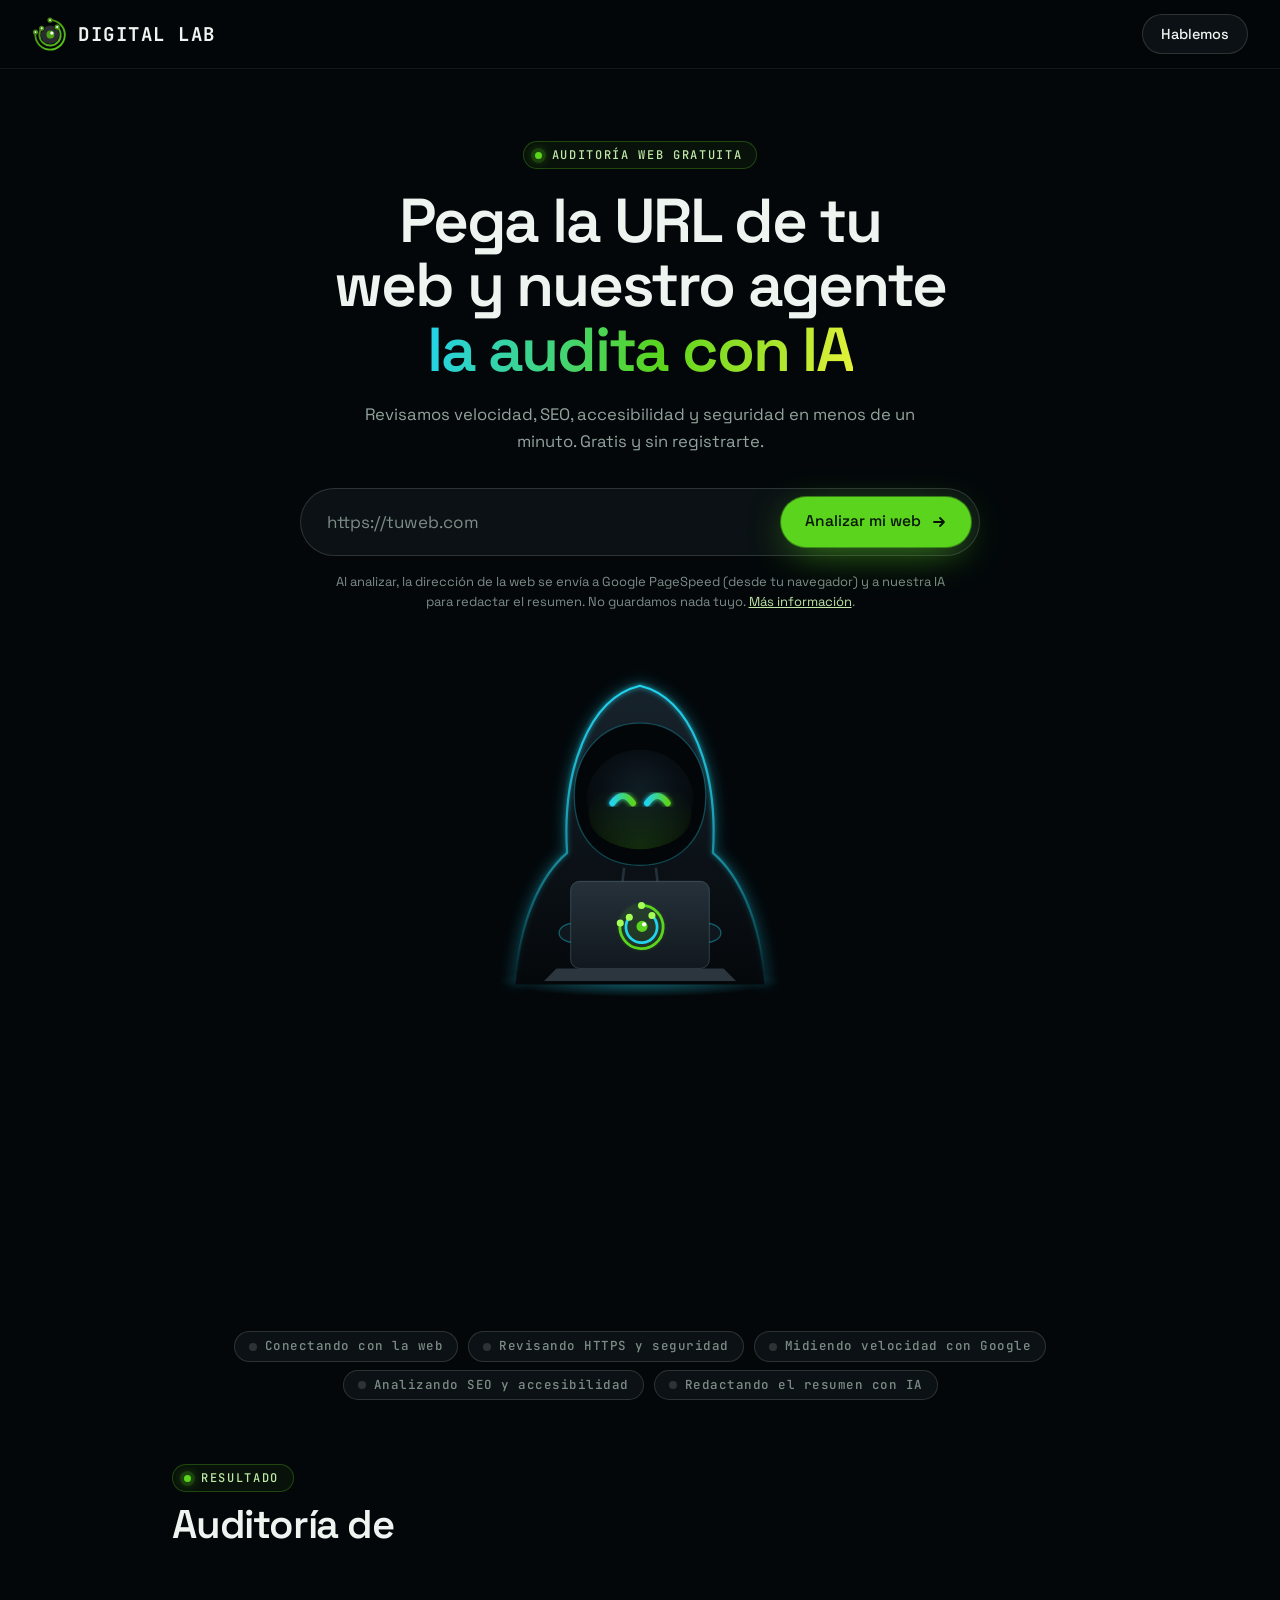
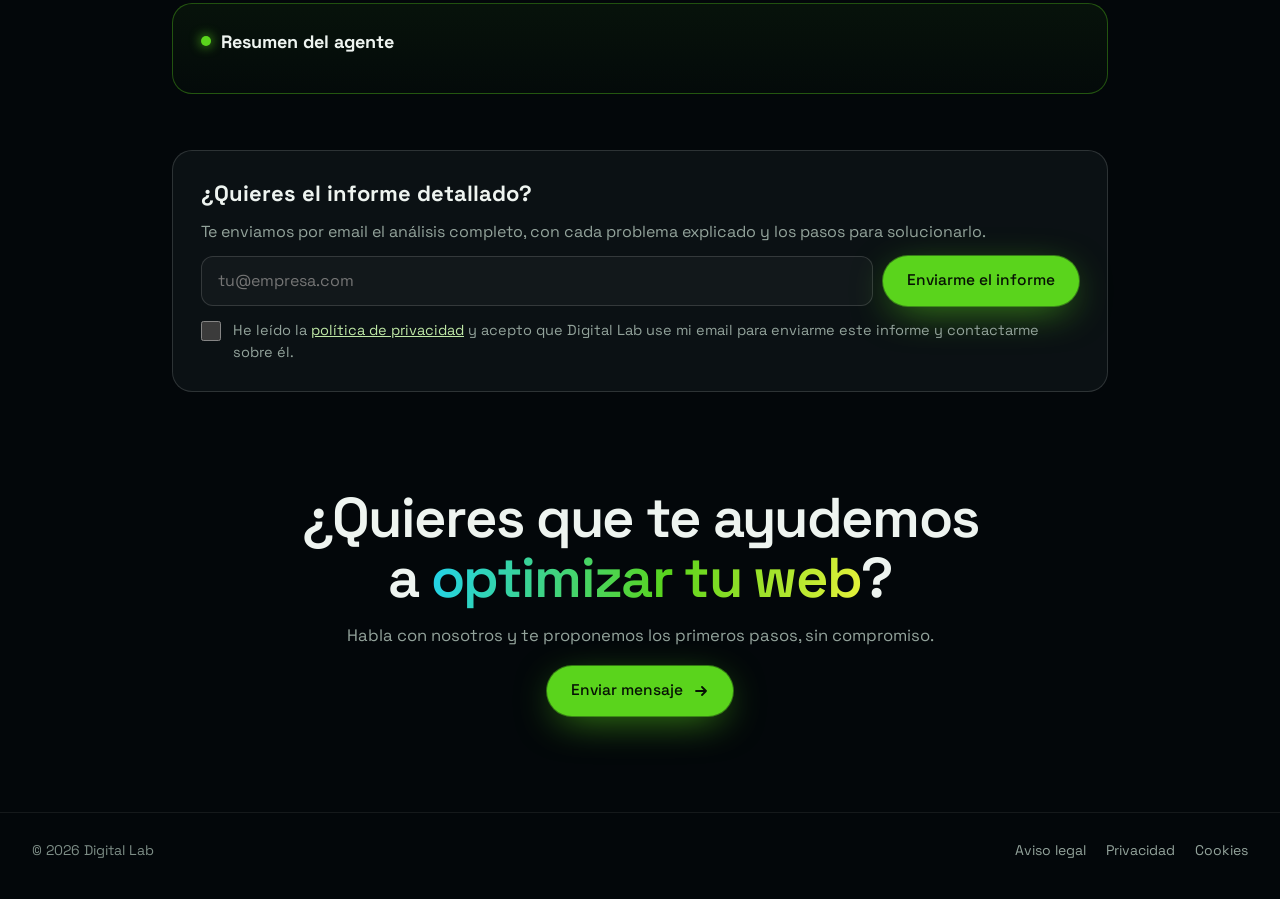
==== auditoria/index.html @ c399f441 "Añade la auditoría web gratuita con IA en /auditoria/ - Página con el agente encapuchado animado en " ====
<!doctype html>
<html lang="es">
<head>
  <meta charset="utf-8">
  <meta name="viewport" content="width=device-width, initial-scale=1, viewport-fit=cover">
  <title>Auditoría web gratuita con IA | Digital Lab</title>
  <meta name="description" content="Pega la URL de tu web y nuestro agente de IA revisa velocidad, SEO, accesibilidad y seguridad en menos de un minuto. Gratis y sin registrarte.">
  <link rel="canonical" href="https://dl-dev.com/auditoria/">
  <meta name="robots" content="index, follow, max-image-preview:large">
  <meta name="theme-color" content="#03070a">
  <meta name="color-scheme" content="dark">
  <link rel="icon" href="../favicon.ico" sizes="32x32">
  <link rel="icon" href="../favicon.svg" type="image/svg+xml">
  <link rel="apple-touch-icon" href="../apple-touch-icon.png">
  <link rel="manifest" href="../site.webmanifest">
  <meta property="og:type" content="website">
  <meta property="og:site_name" content="Digital Lab">
  <meta property="og:url" content="https://dl-dev.com/auditoria/">
  <meta property="og:title" content="Auditoría web gratuita con IA | Digital Lab">
  <meta property="og:description" content="Nuestro agente de IA revisa la velocidad, el SEO, la accesibilidad y la seguridad de tu web en menos de un minuto.">
  <meta property="og:image" content="https://dl-dev.com/og-image.jpg">
  <meta property="og:image:width" content="1200">
  <meta property="og:image:height" content="630">
  <meta name="twitter:card" content="summary_large_image">
  <link rel="preload" href="../fonts/space-grotesk-latin.woff2" as="font" type="font/woff2" crossorigin>
  <link rel="preload" href="../fonts/jetbrains-mono-latin.woff2" as="font" type="font/woff2" crossorigin>
  <link rel="stylesheet" href="../styles.css?v=20261016c">
  <link rel="stylesheet" href="auditoria.css?v=20261016c">
  <script type="application/ld+json">
  {
    "@context": "https://schema.org",
    "@type": "WebApplication",
    "name": "Auditoría web gratuita con IA",
    "url": "https://dl-dev.com/auditoria/",
    "applicationCategory": "BusinessApplication",
    "operatingSystem": "Web",
    "inLanguage": "es",
    "description": "Revisa la velocidad, el SEO, la accesibilidad y la seguridad de una web y genera un informe con inteligencia artificial.",
    "offers": { "@type": "Offer", "price": "0", "priceCurrency": "USD" },
    "provider": { "@type": "Organization", "name": "Digital Lab", "url": "https://dl-dev.com/" }
  }
  </script>
</head>
<body class="au">
  <header class="au-top">
    <div class="wrap">
      <a class="au-brand" href="../" aria-label="Digital Lab, inicio">
        <img src="../favicon.svg" alt="" width="34" height="34">
        <span>DIGITAL LAB</span>
      </a>
      <a class="btn btn--ghost btn--sm" href="../#contacto">Hablemos</a>
    </div>
  </header>

  <main>
    <!-- ============ Formulario ============ -->
    <section class="au-hero wrap">
      <p class="eyebrow"><i></i>Auditoría web gratuita</p>
      <h1>Pega la URL de tu web y nuestro agente <span class="grad">la audita con IA</span></h1>
      <p class="lead">Revisamos velocidad, SEO, accesibilidad y seguridad en menos de un minuto. Gratis y sin registrarte.</p>
      <form class="au-form" data-audit-form novalidate>
        <label class="au-sr" for="au-url">URL de tu web</label>
        <input id="au-url" name="url" type="url" inputmode="url" placeholder="https://tuweb.com" autocomplete="url" maxlength="300" required>
        <!-- Campo trampa contra robots: las personas no lo ven -->
        <div class="form__trap" aria-hidden="true"><label>No rellenar <input name="web" type="text" tabindex="-1" autocomplete="off"></label></div>
        <button class="btn btn--primary" type="submit" data-audit-btn>
          <span data-btn-label>Analizar mi web</span>
          <svg viewBox="0 0 16 16" fill="none" stroke="currentColor" stroke-width="1.8" stroke-linecap="round" stroke-linejoin="round" aria-hidden="true"><path d="M3 8h10M9 4l4 4-4 4"/></svg>
        </button>
      </form>
      <p class="au-note">Al analizar, la dirección de la web se envía a Google PageSpeed (desde tu navegador) y a nuestra IA para redactar el resumen. No guardamos nada tuyo. <a href="../privacidad.html#auditoria">Más información</a>.</p>
      <p class="au-msg" data-msg role="status" hidden></p>
    </section>

    <!-- ============ El agente trabajando ============ -->
    <section class="au-stage" aria-label="Progreso de la auditoría">
      <div class="au-agent-wrap">
        <svg class="au-agent" data-agent data-state="idle" viewBox="0 0 360 400" role="img" aria-label="Agente de auditoría de Digital Lab">
          <defs>
            <linearGradient id="ag-hood" x1="0" y1="0" x2="0" y2="1">
              <stop offset="0" stop-color="#17232c"/><stop offset=".6" stop-color="#0b1116"/><stop offset="1" stop-color="#05080b"/>
            </linearGradient>
            <linearGradient id="ag-rim" x1="0" y1="0" x2="0" y2="1">
              <stop offset="0" stop-color="#22d3ee"/><stop offset=".55" stop-color="#22d3ee" stop-opacity=".55"/><stop offset="1" stop-color="#22d3ee" stop-opacity="0"/>
            </linearGradient>
            <radialGradient id="ag-visor" cx=".5" cy=".38" r=".7">
              <stop offset="0" stop-color="#0f1c24"/><stop offset="1" stop-color="#020406"/>
            </radialGradient>
            <linearGradient id="ag-eye" x1="0" y1="0" x2="1" y2="0">
              <stop offset="0" stop-color="#22d3ee"/><stop offset="1" stop-color="#5ad41c"/>
            </linearGradient>
            <linearGradient id="ag-lid" x1="0" y1="0" x2="0" y2="1">
              <stop offset="0" stop-color="#26313a"/><stop offset="1" stop-color="#11181e"/>
            </linearGradient>
            <radialGradient id="ag-desk" cx=".5" cy=".5" r=".5">
              <stop offset="0" stop-color="#22d3ee" stop-opacity=".45"/><stop offset="1" stop-color="#22d3ee" stop-opacity="0"/>
            </radialGradient>
            <radialGradient id="ag-face-light" cx=".5" cy="1" r=".9">
              <stop offset="0" stop-color="#5ad41c" stop-opacity=".35"/><stop offset="1" stop-color="#5ad41c" stop-opacity="0"/>
            </radialGradient>
            <filter id="ag-glow" x="-50%" y="-50%" width="200%" height="200%">
              <feGaussianBlur stdDeviation="3" result="b"/>
              <feMerge><feMergeNode in="b"/><feMergeNode in="SourceGraphic"/></feMerge>
            </filter>
            <filter id="ag-soft" x="-50%" y="-50%" width="200%" height="200%">
              <feGaussianBlur stdDeviation="7"/>
            </filter>
            <clipPath id="ag-visor-clip"><ellipse cx="180" cy="184" rx="60" ry="56"/></clipPath>
          </defs>

          <ellipse class="ag-desk" cx="180" cy="388" rx="160" ry="18" fill="url(#ag-desk)"/>

          <g class="ag-body">
            <path class="ag-rim-glow" d="M40 392C44 318 70 268 98 244C92 152 122 70 180 56C238 70 268 152 262 244C290 268 316 318 320 392" fill="none" stroke="#22d3ee" stroke-width="10" opacity=".25" filter="url(#ag-soft)"/>
            <path class="ag-hood" d="M40 392C44 318 70 268 98 244C92 152 122 70 180 56C238 70 268 152 262 244C290 268 316 318 320 392Z" fill="url(#ag-hood)"/>
            <path class="ag-rim" d="M40 392C44 318 70 268 98 244C92 152 122 70 180 56C238 70 268 152 262 244C290 268 316 318 320 392" fill="none" stroke="url(#ag-rim)" stroke-width="2.5" filter="url(#ag-glow)"/>
            <path class="ag-opening" d="M180 98C226 98 254 136 254 180C254 228 224 258 180 258C136 258 106 228 106 180C106 136 134 98 180 98Z" fill="#030608" stroke="#22d3ee" stroke-opacity=".3" stroke-width="1.5"/>
            <path class="ag-cord" d="M162 262L157 304M198 262L203 304" stroke="#22303a" stroke-width="3" stroke-linecap="round"/>
            <circle cx="157" cy="306" r="3.5" fill="#22d3ee" opacity=".7"/>
            <circle cx="203" cy="306" r="3.5" fill="#22d3ee" opacity=".7"/>

            <g class="ag-head">
              <ellipse class="ag-visor" cx="180" cy="184" rx="60" ry="56" fill="url(#ag-visor)"/>
              <ellipse class="ag-face-light" cx="180" cy="200" rx="58" ry="40" fill="url(#ag-face-light)"/>
              <!-- reflejo de código en el visor mientras trabaja -->
              <g clip-path="url(#ag-visor-clip)">
                <g class="ag-code">
                  <rect x="128" y="140" width="38" height="3" rx="1.5"/><rect x="172" y="140" width="22" height="3" rx="1.5"/>
                  <rect x="136" y="152" width="58" height="3" rx="1.5"/><rect x="200" y="152" width="26" height="3" rx="1.5"/>
                  <rect x="128" y="164" width="30" height="3" rx="1.5"/><rect x="164" y="164" width="46" height="3" rx="1.5"/>
                  <rect x="140" y="212" width="50" height="3" rx="1.5"/><rect x="196" y="212" width="24" height="3" rx="1.5"/>
                  <rect x="130" y="224" width="36" height="3" rx="1.5"/><rect x="172" y="224" width="40" height="3" rx="1.5"/>
                  <rect x="128" y="236" width="58" height="3" rx="1.5"/><rect x="192" y="236" width="20" height="3" rx="1.5"/>
                  <rect x="128" y="248" width="38" height="3" rx="1.5"/><rect x="172" y="248" width="22" height="3" rx="1.5"/>
                  <rect x="136" y="260" width="58" height="3" rx="1.5"/><rect x="200" y="260" width="26" height="3" rx="1.5"/>
                </g>
              </g>
              <g class="ag-eyes" filter="url(#ag-glow)">
                <path class="ag-eye" d="M149 188Q160.5 172 172 188"/>
                <path class="ag-eye" d="M188 188Q199.5 172 211 188"/>
              </g>
            </g>
          </g>

          <!-- manos que teclean detrás del portátil -->
          <ellipse class="ag-hand ag-hand--l" cx="106" cy="334" rx="17" ry="11"/>
          <ellipse class="ag-hand ag-hand--r" cx="254" cy="334" rx="17" ry="11"/>

          <!-- datos que suben del portátil -->
          <g class="ag-bits">
            <rect x="124" y="270" width="6" height="6"/><rect x="146" y="270" width="5" height="5"/>
            <rect x="168" y="270" width="6" height="6"/><rect x="190" y="270" width="5" height="5"/>
            <rect x="212" y="270" width="6" height="6"/><rect x="232" y="270" width="5" height="5"/>
            <rect x="136" y="270" width="4" height="4"/><rect x="222" y="270" width="4" height="4"/>
          </g>

          <!-- portátil con el ojo de Digital Lab -->
          <rect class="ag-lid" x="102" y="276" width="156" height="98" rx="10" fill="url(#ag-lid)" stroke="#7fa8b4" stroke-opacity=".35"/>
          <path class="ag-base" d="M86 374H274L288 388H72Z" fill="#2b363f"/>
          <svg class="ag-logo" x="152" y="298" width="56" height="56" viewBox="56 72 394 396" overflow="visible">
            <circle class="ag-logo-halo" cx="265" cy="280" r="190" fill="#5ad41c" opacity=".12" filter="url(#ag-soft)"/>
            <g fill="none" stroke-width="22" stroke-linecap="round">
              <path class="ag-logo-outer" d="M265 108A172 172 0 1 1 96 248" stroke="#5ad41c"/>
              <path class="ag-logo-inner" d="M168 203A124 124 0 1 0 348 188" stroke="#22d3ee"/>
            </g>
            <g fill="#a6ff57"><circle cx="265" cy="108" r="28"/><circle cx="96" cy="248" r="28"/><circle cx="168" cy="203" r="28"/><circle cx="348" cy="188" r="28"/></g>
            <circle class="ag-logo-iris" cx="269" cy="275" r="44" fill="#5ad41c"/>
            <circle cx="286" cy="259" r="17" fill="#fff"/>
          </svg>
        </svg>
      </div>

      <!-- Los datos fluyen por los hilos mientras el agente trabaja -->
      <div class="au-flow" data-flow>
        <canvas class="au-canvas" aria-hidden="true"></canvas>
      </div>

      <ol class="au-steps" data-steps hidden>
        <li data-step="conexion">Conectando con la web</li>
        <li data-step="seguridad">Revisando HTTPS y seguridad</li>
        <li data-step="velocidad">Midiendo velocidad con Google</li>
        <li data-step="seo">Analizando SEO y accesibilidad</li>
        <li data-step="informe">Redactando el resumen con IA</li>
      </ol>
      <p class="au-timer" data-timer hidden></p>
    </section>

    <!-- ============ Resultado ============ -->
    <section class="au-result wrap" data-result hidden aria-live="polite">
      <header class="au-result__head">
        <p class="eyebrow"><i></i>Resultado</p>
        <h2>Auditoría de <span class="grad" data-site></span></h2>
      </header>

      <div class="au-scores" data-scores></div>

      <article class="au-summary">
        <h3>Resumen del agente</h3>
        <div class="au-summary__text" data-summary></div>
      </article>

      <div class="au-checks" data-checks></div>

      <!-- Informe detallado por email -->
      <form class="au-mail" data-mail-form novalidate>
        <h3>¿Quieres el informe detallado?</h3>
        <p>Te enviamos por email el análisis completo, con cada problema explicado y los pasos para solucionarlo.</p>
        <div class="au-mail__row">
          <label class="au-sr" for="au-email">Tu email</label>
          <input id="au-email" name="email" type="email" placeholder="tu@empresa.com" autocomplete="email" maxlength="254" required>
          <button class="btn btn--primary" type="submit" data-mail-btn>Enviarme el informe</button>
        </div>
        <div class="form__trap" aria-hidden="true"><label>No rellenar <input name="web" type="text" tabindex="-1" autocomplete="off"></label></div>
        <label class="field field--check">
          <input id="au-consent" name="consent" type="checkbox" required>
          <span>He leído la <a href="../privacidad.html">política de privacidad</a> y acepto que Digital Lab use mi email para enviarme este informe y contactarme sobre él.</span>
        </label>
        <p class="au-msg" data-mail-msg role="status" hidden></p>
      </form>
    </section>

    <!-- ============ Llamada a la acción ============ -->
    <section class="au-cta wrap">
      <h2>¿Quieres que te ayudemos a <span class="grad">optimizar tu web</span>?</h2>
      <p class="lead">Habla con nosotros y te proponemos los primeros pasos, sin compromiso.</p>
      <a class="btn btn--primary" href="../#contacto">
        Enviar mensaje
        <svg viewBox="0 0 16 16" fill="none" stroke="currentColor" stroke-width="1.8" stroke-linecap="round" stroke-linejoin="round" aria-hidden="true"><path d="M3 8h10M9 4l4 4-4 4"/></svg>
      </a>
    </section>
  </main>

  <footer class="legal-foot">
    <div class="wrap">
      <span>© 2026 Digital Lab</span>
      <nav aria-label="Información legal">
        <a href="../aviso-legal.html">Aviso legal</a>
        <a href="../privacidad.html">Privacidad</a>
        <a href="../cookies.html">Cookies</a>
      </nav>
    </div>
  </footer>

  <script src="../js/hero-animation.js?v=20261016c"></script>
  <script src="auditoria.js?v=20261016c"></script>
</body>
</html>
---- styles.css ----
/* Digital Lab · landing
   Oscura y técnica: los hilos de luz del hero bajan por la página y unen las secciones. */
/* Tipografías alojadas en el propio dominio, sin llamadas a Google (licencia SIL OFL: fonts/OFL.txt) */
@font-face {
  font-family: 'Space Grotesk';
  font-style: normal;
  font-weight: 300 700;
  font-display: swap;
  src: url(fonts/space-grotesk-latin.woff2) format('woff2');
  unicode-range: U+0000-00FF, U+0131, U+0152-0153, U+02BB-02BC, U+02C6, U+02DA, U+02DC, U+0304, U+0308, U+0329, U+2000-206F, U+20AC, U+2122, U+2191, U+2193, U+2212, U+2215, U+FEFF, U+FFFD;
}
@font-face {
  font-family: 'JetBrains Mono';
  font-style: normal;
  font-weight: 100 800;
  font-display: swap;
  src: url(fonts/jetbrains-mono-latin.woff2) format('woff2');
  unicode-range: U+0000-00FF, U+0131, U+0152-0153, U+02BB-02BC, U+02C6, U+02DA, U+02DC, U+0304, U+0308, U+0329, U+2000-206F, U+20AC, U+2122, U+2191, U+2193, U+2212, U+2215, U+FEFF, U+FFFD;
}

:root {
  --bg: #03070a;
  --surface: #070d10;
  --surface-2: #0a1417;
  --line: rgba(255, 255, 255, .07);
  --line-2: rgba(255, 255, 255, .14);
  --text: #eef4f0;
  --muted: #93a39b;
  --faint: #7d8d86;
  --green: #5ad41c;
  --cyan: #22d3ee;
  --lime: #e6f23a;
  --soft: #bfe8a6;
  --ink: #061204;
  --warn: #ff9a6a;
  --display: 'Space Grotesk', system-ui, sans-serif;
  --mono: 'JetBrains Mono', ui-monospace, monospace;
  --wrap: 1280px;
  --pad: clamp(16px, 4vw, 32px);
  color-scheme: dark;
}

*, *::before, *::after { box-sizing: border-box; }
html { scroll-behavior: smooth; }
html, body { margin: 0; }
body {
  position: relative;
  background: var(--bg);
  color: var(--text);
  font-family: var(--display);
  -webkit-font-smoothing: antialiased;
  overflow-x: hidden;
  overflow-x: clip;
}
img { display: block; max-width: 100%; }
a { color: inherit; }
:focus-visible { outline: 2px solid var(--green); outline-offset: 3px; }

.wrap { max-width: var(--wrap); margin: 0 auto; padding-inline: var(--pad); }

/* Hilos que recorren la página (por debajo de las secciones, por encima del fondo) */
.flow {
  position: absolute;
  top: 0; left: 0;
  z-index: 1;
  overflow: visible;
  pointer-events: none;
}

/* ---------- Piezas comunes ---------- */
.eyebrow {
  display: inline-flex;
  align-items: center;
  gap: 10px;
  margin: 0;
  padding: 7px 14px 7px 11px;
  border: 1px solid rgba(90, 212, 28, .28);
  border-radius: 999px;
  background: #08110a;   /* opaco: los hilos pasan por detrás */
  color: var(--soft);
  font: 500 12px/1 var(--mono);
  letter-spacing: .14em;
  text-transform: uppercase;
  white-space: nowrap;
}
.eyebrow i {
  width: 7px; height: 7px;
  border-radius: 50%;
  background: var(--green);
  box-shadow: 0 0 0 4px rgba(90, 212, 28, .16), 0 0 12px var(--green);
  animation: beat 2.4s ease-in-out infinite;
}
.grad {
  background: linear-gradient(100deg, var(--cyan) 0%, var(--green) 55%, var(--lime) 100%);
  -webkit-background-clip: text;
  background-clip: text;
  color: transparent;
}
.lead {
  max-width: 56ch;
  margin: 0;
  color: var(--muted);
  font-size: clamp(16px, 1.3vw, 18.5px);
  line-height: 1.6;
}
h1, h2, h3 { text-wrap: balance; }
h2 {
  margin: 0;
  font-size: clamp(32px, 4.4vw, 56px);
  font-weight: 600;
  line-height: 1.06;
  letter-spacing: -.03em;
}

.btn {
  display: inline-flex;
  align-items: center;
  justify-content: center;
  gap: 10px;
  height: 50px;
  padding: 0 24px;
  border: 0;
  border-radius: 999px;
  font: 500 15.5px/1 var(--display);
  text-decoration: none;
  cursor: pointer;
  transition: transform .2s, box-shadow .25s, background .25s, border-color .25s;
}
.btn svg { width: 16px; height: 16px; transition: transform .2s; }
.btn--primary {
  background: var(--green);
  color: var(--ink);
  box-shadow: 0 0 0 1px rgba(90, 212, 28, .5), 0 10px 40px -10px rgba(90, 212, 28, .75);
}
.btn--primary:hover {
  transform: translateY(-1px);
  box-shadow: 0 0 0 1px rgba(120, 235, 60, .8), 0 16px 50px -10px rgba(90, 212, 28, .95);
}
.btn--primary:hover svg { transform: translateX(3px); }
/* Fondos opacos para que ningún hilo se vea a través de los botones */
.btn--ghost {
  color: var(--text);
  border: 1px solid var(--line-2);
  background: #0b1114;
}
.btn--ghost:hover { border-color: rgba(255, 255, 255, .34); background: #12191c; }
.btn--sm { height: 40px; padding: 0 18px; font-size: 14.5px; }

.section {
  position: relative;
  z-index: 2;
  padding-block: clamp(80px, 11vw, 140px);
  scroll-margin-top: 70px;
}
.section__head {
  display: flex;
  flex-direction: column;
  align-items: flex-start;
  gap: 18px;
  max-width: 700px;
  margin-bottom: clamp(64px, 9vw, 116px);
}
.section__head--center { align-items: center; margin-inline: auto; text-align: center; }

/* ---------- Navegación ---------- */
.nav {
  position: fixed;
  top: 0; left: 0; right: 0;
  z-index: 50;
  padding-top: env(safe-area-inset-top, 0px);
  border-bottom: 1px solid transparent;
  transition: background .35s, border-color .35s, backdrop-filter .35s;
}
.nav.is-scrolled {
  background: rgba(3, 7, 10, .74);
  border-color: var(--line);
  backdrop-filter: blur(14px) saturate(140%);
}
.nav__inner {
  position: relative;
  display: flex;
  align-items: center;
  gap: 36px;
  max-width: var(--wrap);
  margin: 0 auto;
  padding: 26px 32px;
  transition: padding .35s;
}
.nav.is-scrolled .nav__inner { padding-block: 10px; }
.brand {
  display: flex;
  align-items: center;
  gap: 18px;
  color: var(--text);
  text-decoration: none;
}
/* El canvas es mayor que el logo para que quepa el brillo; los márgenes negativos lo compensan */
.brand__eye {
  display: block;
  flex: none;
  width: 88px; height: 88px;
  margin: -12px;
  transition: transform .35s;
}
.nav.is-scrolled .brand__eye { transform: scale(.8); }
.brand span {
  font: 700 30px/1 var(--mono);
  letter-spacing: .06em;
  white-space: nowrap;
  transition: font-size .35s;
}
.nav.is-scrolled .brand span { font-size: 24px; }
/* Arriba la cápsula; cuando el logo grande sale de la vista vuelve la marca pequeña */
.nav__lead { display: grid; align-items: center; }
.nav__lead > * { grid-area: 1 / 1; justify-self: start; transition: opacity .4s, visibility .4s; }
.nav__lead .brand { opacity: 0; visibility: hidden; }
.nav.show-brand .nav__lead .brand { opacity: 1; visibility: visible; }
.nav.show-brand .nav__eyebrow { opacity: 0; visibility: hidden; }
.nav__menu { display: flex; align-items: center; gap: 30px; margin-left: auto; }
.nav__menu a:not(.btn) {
  color: var(--muted);
  text-decoration: none;
  font-size: 15px;
  transition: color .2s;
}
.nav__menu a:not(.btn):hover { color: var(--text); }
.nav__menu-cta, .nav__toggle { display: none; }

/* ---------- Hero ---------- */
.hero {
  position: relative;
  min-height: 100vh;
  min-height: 100svh;
  overflow: hidden;
  background:
    radial-gradient(60% 50% at 78% 62%, rgba(34, 211, 238, .06), transparent 70%),
    radial-gradient(45% 40% at 5% 0%, rgba(90, 212, 28, .06), transparent 70%),
    var(--bg);
}
.hero__canvas { position: absolute; inset: 0; z-index: 0; display: block; width: 100%; height: 100%; }
.hero__inner {
  position: relative;
  z-index: 2;
  display: grid;
  grid-template-columns: minmax(0, 1.05fr) minmax(0, 1fr);
  align-items: center;
  max-width: var(--wrap);
  min-height: 100vh;
  min-height: 100svh;
  margin: 0 auto;
  padding: 0 32px;
}
.hero__copy { max-width: 610px; padding: 104px 0 64px; }
.hero__visual { align-self: stretch; min-height: 100svh; }

/* Logo grande: ojo centrado sobre el nombre */
.brandblock { width: min(100%, 480px); margin-bottom: 34px; }
.lockup { display: flex; flex-direction: column; align-items: center; gap: 16px; }
.lockup__eye { display: block; width: 210px; height: 210px; margin: -30px 0 -14px; }
/* El margen negativo compensa el espaciado tras la última letra para centrar el nombre */
.wordmark { margin-right: -.08em; font: 700 34px/1 var(--mono); letter-spacing: .08em; white-space: nowrap; }
/* En escritorio la línea la dibuja la animación; en móvil se usa esta */
.rule {
  display: none;
  position: relative;
  height: 1px;
  margin-top: 22px;
  overflow: hidden;
  background: linear-gradient(90deg, var(--green), rgba(90, 212, 28, .5) 70%, rgba(90, 212, 28, .08));
  box-shadow: 0 0 12px rgba(90, 212, 28, .55);
}
.fade-in { animation: fadeIn 1s ease .1s both; }

.hero h1 {
  margin: 0 0 22px;
  font-size: clamp(40px, 5.6vw, 76px);
  font-weight: 600;
  line-height: 1.02;
  letter-spacing: -.035em;
}
.hero .lead { max-width: 520px; margin-bottom: 34px; }
.cta { display: flex; flex-wrap: wrap; gap: 12px; }
.tags {
  display: flex;
  flex-wrap: wrap;
  gap: 10px 26px;
  margin: 44px 0 0;
  padding: 0;
  list-style: none;
  color: var(--faint);
  font: 500 12px/1 var(--mono);
  letter-spacing: .08em;
  text-transform: uppercase;
}
.tags li { display: flex; align-items: center; gap: 9px; }
.tags li::before {
  content: "";
  width: 6px; height: 6px;
  border-radius: 50%;
  background: var(--c);
  box-shadow: 0 0 10px var(--c);
}
.reveal-in {
  opacity: 0;
  transform: translateY(14px);
  animation: rise .9s cubic-bezier(.2, .7, .2, 1) forwards;
  animation-delay: var(--d, 0s);
}

/* ---------- Tecnologías ---------- */
.stack {
  position: relative;
  z-index: 2;
  background: var(--bg);   /* los hilos pasan por detrás de la cinta */
  display: flex;
  align-items: center;
  gap: 28px;
  max-width: var(--wrap);
  margin: 0 auto;
  padding: 30px var(--pad);
}
.stack__label {
  flex: none;
  display: flex;
  align-items: center;
  gap: 10px;
  margin: 0;
  color: var(--soft);
  font: 500 12px/1 var(--mono);
  letter-spacing: .14em;
  text-transform: uppercase;
}
.stack__label::before { content: ""; width: 18px; height: 1px; background: var(--green); }
.marquee {
  display: flex;
  min-width: 0;
  overflow: hidden;
  -webkit-mask-image: linear-gradient(90deg, transparent, #000 8%, #000 92%, transparent);
  mask-image: linear-gradient(90deg, transparent, #000 8%, #000 92%, transparent);
}
.marquee__track {
  display: flex;
  flex: none;
  gap: 44px;
  margin: 0;
  padding: 0 44px 0 0;
  list-style: none;
  color: var(--faint);
  font: 500 15px/1 var(--mono);
  letter-spacing: .06em;
  white-space: nowrap;
  animation: marquee 46s linear infinite;
}
.marquee__track li { display: flex; align-items: center; gap: 44px; }
.marquee__track li::after { content: ""; width: 5px; height: 5px; border-radius: 50%; background: rgba(90, 212, 28, .6); }
.marquee:hover .marquee__track { animation-play-state: paused; }

/* ---------- Servicios ---------- */
.services__grid {
  display: grid;
  grid-template-columns: repeat(3, minmax(0, 1fr));
  gap: 72px 24px;
}
.svc {
  position: relative;
  display: flex;
  flex-direction: column;
  min-width: 0;
  border: 1px solid var(--line);
  border-radius: 22px;
  background:
    radial-gradient(420px circle at var(--mx, 50%) var(--my, -30%), color-mix(in srgb, var(--c) 13%, transparent), transparent 45%),
    var(--surface);
  transition: border-color .3s, transform .4s, box-shadow .4s;
}
.svc:hover {
  border-color: color-mix(in srgb, var(--c) 45%, transparent);
  transform: translateY(-4px);
  box-shadow: 0 30px 70px -40px color-mix(in srgb, var(--c) 70%, transparent);
}
.svc__port {
  position: absolute;
  top: -9px; left: 50%;
  z-index: 3;
  width: 18px; height: 18px;
  margin-left: -9px;
  border: 2px solid color-mix(in srgb, var(--c) 35%, transparent);
  border-radius: 50%;
  background: var(--bg);
  transition: border-color .6s, box-shadow .6s;
}
.svc__port::after {
  content: "";
  position: absolute;
  inset: 3px;
  border-radius: 50%;
  background: var(--c);
  opacity: .25;
  transition: opacity .6s, background .6s;
}
.svc__port.is-lit {
  border-color: var(--c);
  box-shadow: 0 0 0 4px color-mix(in srgb, var(--c) 18%, transparent), 0 0 18px var(--c);
}
.svc__port.is-lit::after { opacity: 1; background: #fff; }
.svc__art {
  aspect-ratio: 16 / 9;
  overflow: hidden;
  border-bottom: 1px solid var(--line);
  border-radius: 22px 22px 0 0;
}
.svc__art canvas { display: block; width: 100%; height: 100%; }
.svc__body { display: flex; flex: 1; flex-direction: column; gap: 10px; padding: 22px 24px 26px; }
.svc h3 { margin: 0; font-size: 21px; font-weight: 600; letter-spacing: -.01em; }
.svc p { margin: 0; color: var(--muted); font-size: 15px; line-height: 1.55; }
/* Los hilos no deben cruzar el título: se queda en la parte izquierda */
.services .section__head { max-width: min(700px, 58%); }

/* ---------- Proceso: título fijo a la izquierda, pasos colgando del hilo ---------- */
.process .wrap {
  display: grid;
  grid-template-columns: minmax(0, 5fr) minmax(0, 7fr);
  gap: 64px;
  align-items: start;
}
.process .section__head { position: sticky; top: 130px; margin-bottom: 0; }
.steps {
  display: flex;
  flex-direction: column;
  gap: 24px;
  margin: 0;
  padding: 0 0 0 56px;
  list-style: none;
}
.step { position: relative; }
.step::before {
  content: "";
  position: absolute;
  top: 43px; left: -37px;
  width: 37px; height: 1px;
  background: rgba(90, 212, 28, .25);
  transition: background .6s, box-shadow .6s;
}
.step:has(.step__dot.is-lit)::before { background: var(--green); box-shadow: 0 0 10px var(--green); }
.step__dot {
  position: absolute;
  top: 34px; left: -55px;
  z-index: 3;
  width: 18px; height: 18px;
  border: 2px solid rgba(90, 212, 28, .35);
  border-radius: 50%;
  background: var(--bg);
  transition: border-color .6s, box-shadow .6s;
}
.step__dot::after {
  content: "";
  position: absolute;
  inset: 3px;
  border-radius: 50%;
  background: var(--green);
  opacity: .3;
  transition: opacity .6s, background .6s;
}
.step__dot.is-lit { border-color: var(--green); box-shadow: 0 0 0 5px rgba(90, 212, 28, .18), 0 0 20px var(--green); }
.step__dot.is-lit::after { opacity: 1; background: #fff; }
.step__card {
  display: flex;
  flex-direction: column;
  gap: 10px;
  padding: 26px 28px;
  border: 1px solid var(--line);
  border-radius: 20px;
  background: var(--surface);
}
.step__num { color: var(--green); font: 700 13px/1 var(--mono); letter-spacing: .14em; }
.step h3 { margin: 0; font-size: 24px; font-weight: 600; letter-spacing: -.01em; }
.step p { margin: 0; color: var(--muted); font-size: 15.5px; line-height: 1.6; }

/* ---------- Carrusel ---------- */
.carousel { position: relative; outline: none; }
.carousel__viewport {
  position: relative;
  aspect-ratio: 16 / 8;
  overflow: hidden;
  border: 1px solid var(--line-2);
  border-radius: 26px;
  background: var(--surface);
  box-shadow: 0 40px 120px -60px rgba(90, 212, 28, .45);
  touch-action: pan-y;
}
.slide { position: absolute; inset: 0; margin: 0; opacity: 0; visibility: hidden; }
.slide img { width: 100%; height: 100%; object-fit: cover; transform: scale(1.06); }
.slide::after {
  content: "";
  position: absolute;
  inset: 0;
  background:
    linear-gradient(to top, rgba(3, 7, 10, .94) 0%, rgba(3, 7, 10, .55) 30%, rgba(3, 7, 10, 0) 58%),
    linear-gradient(to right, rgba(3, 7, 10, .6), rgba(3, 7, 10, 0) 50%);
}
.slide.is-prev { z-index: 1; opacity: 1; visibility: visible; }
.slide.is-active { z-index: 2; opacity: 1; visibility: visible; }
.carousel.is-ready .slide.is-active { animation: slideScan 1s cubic-bezier(.65, 0, .25, 1) both; }
.slide.is-active img { animation: kenburns 9s ease-out both; }
.slide figcaption {
  position: absolute;
  left: clamp(20px, 4vw, 48px);
  right: 20px;
  bottom: clamp(22px, 4vw, 44px);
  z-index: 2;
  display: flex;
  flex-direction: column;
  align-items: flex-start;
  gap: 12px;
  max-width: 580px;
}
.slide.is-active figcaption > * { animation: capIn .8s cubic-bezier(.2, .7, .2, 1) both; }
.slide.is-active figcaption > :nth-child(1) { animation-delay: .35s; }
.slide.is-active figcaption > :nth-child(2) { animation-delay: .45s; }
.slide__tag {
  display: inline-flex;
  align-items: center;
  gap: 8px;
  padding: 7px 12px;
  border: 1px solid color-mix(in srgb, var(--c) 50%, transparent);
  border-radius: 999px;
  background: rgba(3, 7, 10, .55);
  backdrop-filter: blur(6px);
  color: var(--text);
  font: 500 11.5px/1 var(--mono);
  letter-spacing: .1em;
  text-transform: uppercase;
}
.slide__tag::before { content: ""; width: 6px; height: 6px; border-radius: 50%; background: var(--c); box-shadow: 0 0 10px var(--c); }
.slide h3 { margin: 0; font-size: clamp(22px, 3vw, 38px); font-weight: 600; line-height: 1.1; letter-spacing: -.02em; }
.carousel__scan {
  position: absolute;
  top: 0; bottom: 0; left: 0;
  z-index: 3;
  width: 2px;
  background: var(--lime);
  box-shadow: 0 0 18px 4px rgba(230, 242, 58, .55), 0 0 60px 12px rgba(90, 212, 28, .35);
  opacity: 0;
  pointer-events: none;
}
.carousel__scan.is-running { animation: scanLine 1s cubic-bezier(.65, 0, .25, 1) both; }
.carousel__bar { display: flex; align-items: center; gap: 22px; margin-top: 20px; }
.carousel__tabs { display: flex; flex: 1; gap: 8px; min-width: 0; }
.carousel__tab {
  position: relative;
  flex: 1;
  min-width: 0;
  padding: 14px 0 0;
  border: 0;
  background: none;
  color: var(--faint);
  font: 500 12px/1.2 var(--mono);
  letter-spacing: .08em;
  text-align: left;
  text-transform: uppercase;
  cursor: pointer;
  transition: color .3s;
}
.carousel__tab span { display: block; overflow: hidden; text-overflow: ellipsis; white-space: nowrap; }
.carousel__tab::before, .carousel__tab::after {
  content: "";
  position: absolute;
  top: 0; left: 0;
  height: 2px;
  border-radius: 2px;
}
.carousel__tab::before { right: 0; background: var(--line-2); }
.carousel__tab::after { width: calc(var(--p, 0) * 100%); background: var(--green); box-shadow: 0 0 10px var(--green); }
.carousel__tab:hover, .carousel__tab.is-active { color: var(--text); }
.carousel__count { flex: none; margin: 0; color: var(--faint); font: 500 13px/1 var(--mono); }
.carousel__count b { color: var(--text); font-weight: 700; }
.carousel__arrows { display: flex; flex: none; gap: 8px; }
.carousel__arrow {
  display: grid;
  place-items: center;
  width: 46px; height: 46px;
  border: 1px solid var(--line-2);
  border-radius: 50%;
  background: rgba(255, 255, 255, .03);
  color: var(--text);
  cursor: pointer;
  transition: border-color .2s, background .2s, box-shadow .2s;
}
.carousel__arrow svg { width: 16px; height: 16px; }
.carousel__arrow:hover { border-color: var(--green); background: rgba(90, 212, 28, .08); box-shadow: 0 0 20px -6px var(--green); }

/* ---------- Manifiesto ---------- */
.manifesto__text {
  max-width: 1040px;
  margin: 0 0 clamp(56px, 8vw, 100px);
  font-size: clamp(28px, 4.2vw, 58px);
  font-weight: 500;
  line-height: 1.16;
  letter-spacing: -.03em;
}
.manifesto__text .w { color: rgba(238, 244, 240, .15); transition: color .45s; }
.manifesto__text .w.on { color: var(--text); }
.manifesto__text .w.hl.on { color: var(--green); text-shadow: 0 0 24px rgba(90, 212, 28, .45); }
.pillars {
  display: grid;
  grid-template-columns: repeat(3, minmax(0, 1fr));
  gap: 28px;
  margin: 0;
  padding: 0;
  list-style: none;
}
.pillar { display: flex; flex-direction: column; gap: 10px; padding-top: 26px; border-top: 1px solid var(--line-2); }
.pillar__icon {
  width: 44px; height: 44px;
  stroke: var(--green);
  stroke-width: 2;
  stroke-linecap: round;
  stroke-linejoin: round;
  stroke-dasharray: 160;
  stroke-dashoffset: 0;
  filter: drop-shadow(0 0 6px rgba(90, 212, 28, .6));
  transition: stroke-dashoffset 1.6s ease .25s;
}
.js .pillar:not(.in) .pillar__icon { stroke-dashoffset: 160; }
.pillar h3 { margin: 6px 0 0; font-size: 21px; font-weight: 600; }
.pillar p { margin: 0; color: var(--muted); font-size: 15.5px; line-height: 1.6; }

/* ---------- Contacto ---------- */
.contact__grid {
  display: grid;
  grid-template-columns: minmax(0, .9fr) minmax(0, 1.1fr);
  gap: clamp(32px, 6vw, 88px);
  align-items: center;
}
/* Panel con los datos de la visita: aquí terminan los hilos */
.contact__panel { min-width: 0; }
.panel {
  position: relative;
  display: flex;
  flex-direction: column;
  gap: 18px;
  padding: 26px 24px 22px;
  border: 1px solid var(--line-2);
  border-radius: 22px;
  background:
    radial-gradient(80% 50% at 50% 0%, rgba(90, 212, 28, .07), transparent 70%),
    var(--surface);
  transition: border-color .8s, box-shadow .8s;
}
.panel.is-live { border-color: rgba(90, 212, 28, .45); box-shadow: 0 0 60px -30px rgba(90, 212, 28, .7); }
.panel__port {
  position: absolute;
  top: -9px; left: calc(var(--x) - 9px);
  z-index: 3;
  width: 18px; height: 18px;
  border: 2px solid rgba(90, 212, 28, .35);
  border-radius: 50%;
  background: var(--bg);
  transition: border-color .6s, box-shadow .6s;
}
.panel__port::after { content: ""; position: absolute; inset: 3px; border-radius: 50%; background: var(--green); opacity: .3; transition: opacity .6s, background .6s; }
.panel__port.is-lit { border-color: var(--green); box-shadow: 0 0 0 4px rgba(90, 212, 28, .18), 0 0 18px var(--green); }
.panel__port.is-lit::after { opacity: 1; background: #fff; }
.panel__head { display: flex; align-items: flex-start; justify-content: space-between; gap: 16px; }
.panel__kicker { margin: 0 0 6px; color: var(--soft); font: 500 11.5px/1 var(--mono); letter-spacing: .12em; text-transform: uppercase; }
.panel__head h3 { margin: 0; font-size: 21px; font-weight: 600; letter-spacing: -.01em; }
.panel__live {
  display: inline-flex;
  align-items: center;
  gap: 8px;
  flex: none;
  padding: 6px 10px;
  border: 1px solid var(--line-2);
  border-radius: 999px;
  color: var(--faint);
  font: 500 11px/1 var(--mono);
  letter-spacing: .1em;
  text-transform: uppercase;
}
.panel__live::before { content: ""; width: 7px; height: 7px; border-radius: 50%; background: var(--faint); }
.panel.is-live .panel__live { border-color: rgba(90, 212, 28, .4); color: var(--soft); }
.panel.is-live .panel__live::before { background: var(--green); box-shadow: 0 0 10px var(--green); animation: beat 2.4s ease-in-out infinite; }
.panel__grid { display: grid; grid-template-columns: repeat(2, minmax(0, 1fr)); gap: 10px; margin: 0; }
.stat {
  min-width: 0;
  padding: 12px 14px;
  border: 1px solid var(--line);
  border-radius: 14px;
  background: rgba(255, 255, 255, .02);
}
.stat dt { margin-bottom: 6px; color: var(--faint); font: 500 10.5px/1.2 var(--mono); letter-spacing: .1em; text-transform: uppercase; }
.stat dd { display: flex; flex-direction: column; gap: 4px; margin: 0; min-width: 0; }
.stat b { overflow: hidden; color: var(--text); font: 600 17px/1.2 var(--display); text-overflow: ellipsis; white-space: nowrap; font-variant-numeric: tabular-nums; }
.stat dd span { overflow: hidden; color: var(--muted); font-size: 12.5px; text-overflow: ellipsis; white-space: nowrap; }
.stat--big b { font: 600 30px/1.1 var(--mono); color: var(--green); letter-spacing: -.02em; }
.stat b.bump { animation: bump .45s ease-out; }
.stat__bar { position: relative; display: block; height: 4px; margin-top: 4px; border-radius: 4px; background: var(--line-2); overflow: hidden; }
.stat__bar i { position: absolute; inset: 0 auto 0 0; width: 0; border-radius: 4px; background: linear-gradient(90deg, var(--cyan), var(--green), var(--lime)); transition: width .6s; }
.panel__chart { display: flex; flex-direction: column; gap: 10px; }
.panel__chart-head { display: flex; flex-wrap: wrap; justify-content: space-between; gap: 6px 12px; color: var(--faint); font: 500 10.5px/1.2 var(--mono); letter-spacing: .08em; text-transform: uppercase; }
.panel__chart-head span { white-space: nowrap; }
.bars { display: flex; align-items: flex-end; gap: 3px; height: 64px; }
.bars i {
  flex: 1;
  min-height: 2px;
  border-radius: 2px 2px 0 0;
  background: linear-gradient(to top, rgba(20, 196, 164, .35), rgba(90, 212, 28, .85));
  transition: height .6s cubic-bezier(.2, .7, .2, 1);
}
.bars i:last-child { background: linear-gradient(to top, rgba(90, 212, 28, .5), var(--lime)); box-shadow: 0 0 10px rgba(230, 242, 58, .5); }
.panel__note { margin: 0; color: var(--faint); font-size: 12.5px; line-height: 1.5; }
.contact__body { display: flex; flex-direction: column; align-items: flex-start; gap: 18px; min-width: 0; }
.form { display: flex; flex-direction: column; gap: 16px; width: 100%; margin-top: 10px; }
.form__row { display: grid; grid-template-columns: 1fr 1fr; gap: 16px; }
.field { display: flex; flex-direction: column; gap: 8px; min-width: 0; }
.field span { color: var(--faint); font: 500 11.5px/1 var(--mono); letter-spacing: .1em; text-transform: uppercase; }
.field input, .field select, .field textarea {
  width: 100%;
  padding: 13px 16px;
  border: 1px solid var(--line-2);
  border-radius: 14px;
  outline: none;
  background: var(--surface);
  color: var(--text);
  font: 400 16px/1.4 var(--display);
  transition: border-color .2s, box-shadow .2s;
}
.field textarea { resize: vertical; min-height: 120px; }
.field select {
  appearance: none;
  padding-right: 42px;
  background-image: url("data:image/svg+xml,%3Csvg xmlns='http://www.w3.org/2000/svg' viewBox='0 0 16 16' fill='none' stroke='%2393a39b' stroke-width='1.8' stroke-linecap='round' stroke-linejoin='round'%3E%3Cpath d='M4 6l4 4 4-4'/%3E%3C/svg%3E");
  background-repeat: no-repeat;
  background-position: right 14px center;
  background-size: 16px;
}
.field input:focus, .field select:focus, .field textarea:focus { border-color: var(--green); box-shadow: 0 0 0 4px rgba(90, 212, 28, .15); }
.field.is-invalid input, .field.is-invalid textarea { border-color: var(--warn); }
.form .btn { align-self: flex-start; margin-top: 4px; }
.form__note {
  margin: 0;
  padding: 12px 16px;
  border: 1px solid rgba(230, 242, 58, .35);
  border-radius: 12px;
  background: rgba(230, 242, 58, .06);
  color: #eef5b0;
  font-size: 14.5px;
  line-height: 1.5;
}

/* ---------- Pie ---------- */
.footer { position: relative; z-index: 2; padding-block: 64px 32px; border-top: 1px solid var(--line); }
.footer__grid { display: grid; grid-template-columns: 1.4fr 1fr 1fr; gap: 40px; }
.footer__brand { display: flex; flex-direction: column; gap: 16px; }
.footer__brand p { max-width: 32ch; margin: 0; color: var(--muted); line-height: 1.6; }
.brand--small { gap: 12px; }
/* Mismo ojo animado que el menú; el canvas es mayor que el logo para que quepa el brillo */
.footer__eye { display: block; flex: none; width: 58px; height: 58px; margin: -9px; }
.brand--small span { font-size: 18px; }
.footer__col { display: flex; flex-direction: column; gap: 10px; }
.footer__col h3 { margin: 0 0 6px; color: var(--faint); font: 500 12px/1 var(--mono); letter-spacing: .12em; text-transform: uppercase; }
.footer__col a { color: var(--muted); text-decoration: none; transition: color .2s; }
.footer__col a:hover { color: var(--text); }
.footer__bottom {
  display: flex;
  flex-wrap: wrap;
  justify-content: space-between;
  gap: 16px;
  margin-top: 48px;
  padding-top: 24px;
  border-top: 1px solid var(--line);
  color: var(--faint);
  font-size: 14px;
}
.footer__bottom a { color: var(--muted); text-decoration: none; }
.footer__bottom a:hover { color: var(--text); }
.footer__legal { display: flex; flex-wrap: wrap; gap: 6px 20px; }

/* ---------- Formulario: consentimiento e información de privacidad ---------- */
.form__trap { position: absolute; left: -9999px; width: 1px; height: 1px; overflow: hidden; }
.field--check { flex-direction: row; align-items: flex-start; gap: 12px; cursor: pointer; }
.field--check input { flex: none; width: 20px; height: 20px; margin: 1px 0 0; accent-color: var(--green); cursor: pointer; }
.field--check span { color: var(--muted); font: 400 14.5px/1.5 var(--display); letter-spacing: 0; text-transform: none; }
.field--check a, .form__legal a { color: var(--soft); }
.field--check.is-invalid span { color: var(--warn); }
.form__legal { margin: -4px 0 0; color: var(--faint); font-size: 12.5px; line-height: 1.6; }
.form__legal b { color: var(--muted); font-weight: 500; }

/* ---------- Páginas legales ---------- */
.legal-top { position: sticky; top: 0; z-index: 10; border-bottom: 1px solid var(--line); background: rgba(3, 7, 10, .85); backdrop-filter: blur(12px); }
.legal-top .wrap { display: flex; align-items: center; justify-content: space-between; gap: 16px; padding-block: 18px; }
.legal-top a { color: var(--text); font: 700 18px/1 var(--mono); letter-spacing: .08em; text-decoration: none; }
.legal-top a span { color: var(--green); }
.legal { max-width: 780px; padding-block: 64px 96px; }
.legal h1 { margin: 18px 0 10px; font-size: clamp(32px, 5vw, 48px); font-weight: 600; line-height: 1.1; letter-spacing: -.03em; }
.legal__updated { margin: 0 0 44px; color: var(--faint); font: 500 13px/1.4 var(--mono); }
.legal h2 { margin: 44px 0 14px; font-size: clamp(21px, 2.6vw, 26px); letter-spacing: -.01em; }
.legal h3 { margin: 26px 0 10px; font-size: 18px; font-weight: 600; }
.legal p, .legal li { color: var(--muted); line-height: 1.7; }
.legal p { margin: 0 0 14px; }
.legal ul { margin: 0 0 16px; padding-left: 22px; }
.legal li { margin-bottom: 6px; }
.legal a { color: var(--soft); }
.legal strong { color: var(--text); font-weight: 600; }
.legal .todo { padding: 1px 6px; border-radius: 6px; background: rgba(255, 154, 106, .16); color: #ffc2a3; font: 500 .9em/1.4 var(--mono); }
.legal__table { width: 100%; margin: 6px 0 18px; border-collapse: collapse; font-size: 14.5px; }
.legal__table th, .legal__table td { padding: 12px 14px; border: 1px solid var(--line-2); color: var(--muted); text-align: left; vertical-align: top; }
.legal__table th { color: var(--text); font-weight: 600; background: rgba(255, 255, 255, .03); }
.legal__box { margin: 18px 0; padding: 18px 20px; border: 1px solid rgba(90, 212, 28, .3); border-radius: 16px; background: rgba(90, 212, 28, .05); }
.legal__box p:last-child { margin-bottom: 0; }
.legal-foot { padding-block: 28px 40px; border-top: 1px solid var(--line); color: var(--faint); font-size: 14px; }
.legal-foot .wrap { display: flex; flex-wrap: wrap; justify-content: space-between; gap: 12px 24px; }
.legal-foot a { color: var(--muted); text-decoration: none; }
.legal-foot a:hover, .legal-foot a[aria-current="page"] { color: var(--text); }
.legal-foot nav { display: flex; flex-wrap: wrap; gap: 6px 20px; }
@media (max-width: 760px) {
  .legal__table, .legal__table tbody, .legal__table tr, .legal__table td, .legal__table th { display: block; width: 100%; }
  .legal__table thead { display: none; }
  .legal__table td { border-top: 0; }
  .legal__table tr td:first-child { border-top: 1px solid var(--line-2); color: var(--text); font-weight: 600; }
}
.footer__bottom a:hover { color: var(--text); }

/* ---------- Aparición al hacer scroll (parte de un estado visible, nunca de 0) ---------- */
.js [data-reveal] {
  transition: opacity .9s cubic-bezier(.2, .7, .2, 1), transform .9s cubic-bezier(.2, .7, .2, 1);
  transition-delay: var(--d, 0s);
}
.js .svc[data-reveal] {
  transition: opacity .9s cubic-bezier(.2, .7, .2, 1), transform .5s cubic-bezier(.2, .7, .2, 1), border-color .3s, box-shadow .4s;
}
.js [data-reveal]:not(.in) { opacity: .25; transform: translateY(26px); }
/* Textos que se arman con la lluvia de datos: ocultos hasta que empieza su animación */
.js [data-build]:not(.tb-ready) { opacity: 0; }

@keyframes rise { to { opacity: 1; transform: none; } }
@keyframes fadeIn { from { opacity: 0; } }
@keyframes bump { 30% { color: var(--lime); text-shadow: 0 0 16px rgba(230, 242, 58, .8); } }
@keyframes beat { 50% { box-shadow: 0 0 0 7px rgba(90, 212, 28, .05), 0 0 16px var(--green); } }
@keyframes marquee { to { transform: translateX(-100%); } }
@keyframes slideScan { from { clip-path: inset(0 100% 0 0); } to { clip-path: inset(0 0 0 0); } }
@keyframes kenburns { from { transform: scale(1.12); } to { transform: scale(1.02); } }
@keyframes capIn { from { opacity: 0; transform: translateY(16px); } }
@keyframes scanLine { 0% { left: 0; opacity: 1; } 88% { opacity: 1; } 100% { left: 100%; opacity: 0; } }

/* ---------- Tablet ---------- */
@media (max-width: 1024px) {
  .services__grid { grid-template-columns: repeat(2, minmax(0, 1fr)); }
}

/* ---------- Móvil ---------- */
/* ---------- WhatsApp: trazo de neón, siempre visible ---------- */
.wa { --wa-r: 20px; position: fixed; right: var(--wa-r); bottom: calc(var(--wa-r) + env(safe-area-inset-bottom, 0px)); z-index: 60; }
.wa-neon {
  display: inline-flex;
  align-items: center;
  gap: 0;
  height: 64px;
  padding: 0 4px;
  border: 1px solid rgba(90, 212, 28, .35);
  border-radius: 999px;
  background: #0b1114;
  color: var(--text);
  font: 500 15px/1 var(--display);
  text-decoration: none;
  box-shadow: 0 18px 40px -16px rgba(0, 0, 0, .9);
  transition: border-color .3s, gap .3s, padding .3s;
  -webkit-tap-highlight-color: transparent;
}
.wa-neon:focus-visible { outline: 2px solid var(--green); outline-offset: 4px; }
.wa-neon__icon { width: 56px; height: 56px; flex: none; overflow: visible; }
.wa-neon__icon path {
  fill: none;
  stroke: #a6ff57;
  stroke-width: 2.2;
  stroke-linecap: round;
  stroke-linejoin: round;
}
.wa-neon__track path { opacity: .22; }
.wa-neon__light path {
  filter: drop-shadow(0 0 3px rgba(125, 255, 58, .7));
  stroke-dasharray: 1;
  stroke-dashoffset: 0;
  animation: redraw 6s ease-in-out infinite;
}
.wa-neon__light path + path { animation-delay: .25s; }
.wa-neon__label { max-width: 0; overflow: hidden; white-space: nowrap; transition: max-width .4s cubic-bezier(.2, .7, .2, 1); }
.wa-neon:hover, .wa-neon:focus-visible, .wa.is-peek .wa-neon { gap: 6px; padding-right: 22px; border-color: var(--green); }
.wa-neon:hover .wa-neon__label, .wa-neon:focus-visible .wa-neon__label, .wa.is-peek .wa-neon__label { max-width: 230px; }
@keyframes redraw {
  0% { stroke-dashoffset: 1; opacity: .4; }
  25% { stroke-dashoffset: 0; opacity: 1; }
  80% { stroke-dashoffset: 0; opacity: 1; }
  100% { stroke-dashoffset: -1; opacity: .4; }
}

@media (max-width: 860px) {
  .wa { --wa-r: 16px; }
  .nav__inner { gap: 12px; padding: 16px 20px; }
  .nav.is-scrolled .nav__inner { padding-block: 8px; }
  .brand { gap: 12px; }
  .brand__eye { width: 58px; height: 58px; margin: -8px; }
  .brand span, .nav.is-scrolled .brand span { font-size: 19px; }
  .nav__cta { display: none; }
  .nav__toggle {
    display: grid;
    place-content: center;
    gap: 6px;
    width: 44px; height: 44px;
    margin-left: auto;
    border: 1px solid var(--line-2);
    border-radius: 50%;
    background: rgba(255, 255, 255, .03);
    cursor: pointer;
  }
  .nav__toggle span { display: block; width: 18px; height: 1.6px; border-radius: 2px; background: var(--text); transition: transform .3s; }
  .nav.is-open .nav__toggle span:first-child { transform: translateY(3.8px) rotate(45deg); }
  .nav.is-open .nav__toggle span:last-child { transform: translateY(-3.8px) rotate(-45deg); }
  .nav__menu {
    position: absolute;
    top: calc(100% + 8px);
    left: 16px; right: 16px;
    display: none;
    flex-direction: column;
    align-items: stretch;
    gap: 4px;
    padding: 14px;
    border: 1px solid var(--line-2);
    border-radius: 20px;
    background: rgba(7, 13, 16, .96);
    backdrop-filter: blur(14px);
  }
  .nav.is-open .nav__menu { display: flex; }
  .nav__menu a:not(.btn) { padding: 12px 10px; font-size: 17px; }
  .nav__menu-cta { display: inline-flex; margin-top: 8px; }

  /* Como en escritorio: arriba la cápsula y, al pasar el logo grande, la marca pequeña */
  .nav__eyebrow { gap: 8px; padding: 7px 12px 7px 10px; font-size: 10px; letter-spacing: .08em; }

  /* Logo y textos arriba; debajo la animación, de cuyos nodos salen los hilos hacia la página */
  .hero__inner { grid-template-columns: 1fr; align-items: start; padding: 0 20px 56px; }
  .hero__copy { padding: 100px 0 0; }
  .hero__visual { min-height: 0; height: 46svh; margin: 14px -20px 0; }
  /* El brillo de los nodos se funde con la página en vez de cortarse al final del hero */
  .hero::after { content: ""; position: absolute; left: 0; right: 0; bottom: 0; height: 110px; background: linear-gradient(rgba(3, 7, 10, 0), var(--bg)); pointer-events: none; }
  .brandblock { margin-bottom: 28px; }
  .lockup { gap: 12px; }
  .lockup__eye { width: 160px; height: 160px; margin: -22px 0 -10px; }
  .wordmark { font-size: 26px; }
  .rule { display: block; }
  .hero h1 { margin: 0 0 16px; }
  .hero .lead { margin-bottom: 26px; }
  .tags { margin-top: 30px; }

  /* Los hilos van por el margen, sin cruzar la cinta: se dejan ver al pasar */
  .stack { flex-direction: column; align-items: flex-start; gap: 16px; padding-block: 26px; background: none; }
  .marquee { width: 100%; }

  /* Los hilos bajan por el margen izquierdo: sin conectores en las tarjetas y pasos colgando del hilo */
  .services .section__head { max-width: none; }
  .svc__port { display: none; }
  .process .wrap { grid-template-columns: 1fr; gap: 0; }
  .process .section__head { position: static; margin-bottom: 56px; }
  .steps { gap: 20px; padding-left: 34px; }
  .step::before { left: calc(var(--pad) / -2 - 25px); width: calc(var(--pad) / 2 + 25px); }
  .step__dot { left: calc(var(--pad) / -2 - 43px); }
}

@media (max-width: 760px) {
  .services__grid { grid-template-columns: 1fr; gap: 20px; }
  .carousel__viewport { aspect-ratio: 4 / 5; }
  .carousel__tab span { display: none; }
  .carousel__bar { gap: 14px; }
  .pillars { grid-template-columns: 1fr; }
  .contact__grid { grid-template-columns: 1fr; }
  .panel { padding: 22px 16px 18px; }
  .stat { padding: 11px 12px; }
  .stat--big b { font-size: 24px; }
  .stat dd span { white-space: normal; line-height: 1.35; }
  .form__row { grid-template-columns: 1fr; }
  /* La cápsula del menú cabe junto al botón en teléfonos angostos */
  .nav__lead { min-width: 0; overflow: hidden; }
  .nav__eyebrow { gap: 7px; padding: 7px 10px 7px 9px; font-size: 9px; letter-spacing: .04em; }
  .footer__grid { grid-template-columns: 1fr; gap: 32px; }
}

@media (prefers-reduced-motion: reduce) {
  html { scroll-behavior: auto; }
  .reveal-in { animation: none; opacity: 1; transform: none; }
  .js [data-reveal]:not(.in) { opacity: 1; transform: none; }
  .eyebrow i, .marquee__track { animation: none; }
  .slide.is-active, .slide.is-active img, .slide.is-active figcaption > *, .carousel__scan.is-running { animation: none; }
  .slide img { transform: none; }
  .js .pillar:not(.in) .pillar__icon { stroke-dashoffset: 0; }
  .wa-neon__light path { animation: none; }
}
---- auditoria/auditoria.css ----
/* Digital Lab · auditoría web con IA */

.au-sr { position: absolute; width: 1px; height: 1px; overflow: hidden; clip: rect(0 0 0 0); white-space: nowrap; }

/* ---------- Cabecera ---------- */
.au-top { position: sticky; top: 0; z-index: 20; border-bottom: 1px solid var(--line); background: rgba(3, 7, 10, .82); backdrop-filter: blur(12px); }
.au-top .wrap { display: flex; align-items: center; justify-content: space-between; gap: 16px; padding-block: 14px; }
.au-brand { display: flex; align-items: center; gap: 12px; color: var(--text); text-decoration: none; }
.au-brand span { font: 700 19px/1 var(--mono); letter-spacing: .08em; }

/* ---------- Formulario ---------- */
.au-hero { display: flex; flex-direction: column; align-items: center; gap: 20px; padding-block: 72px 24px; text-align: center; }
.au-hero h1 { max-width: 860px; margin: 0; font-size: clamp(34px, 5vw, 62px); font-weight: 600; line-height: 1.04; letter-spacing: -.035em; }
.au-hero .lead { max-width: 600px; }
.au-form { position: relative; display: flex; gap: 10px; width: min(100%, 680px); margin-top: 12px; padding: 8px; border: 1px solid var(--line-2); border-radius: 999px; background: #0b1114; transition: border-color .3s, box-shadow .3s; }
.au-form:focus-within { border-color: var(--green); box-shadow: 0 0 0 4px rgba(90, 212, 28, .14); }
.au-form input[type="url"] { flex: 1; min-width: 0; padding: 0 18px; border: 0; background: transparent; color: var(--text); font: 400 17px/1 var(--display); outline: none; }
.au-form input::placeholder { color: var(--faint); }
.au-form .btn { flex: none; }
.au-form .btn[disabled] { opacity: .6; cursor: progress; }
.au-note { max-width: 620px; margin: -4px 0 0; color: var(--faint); font-size: 13px; line-height: 1.55; }
.au-note a { color: var(--soft); }
.au-msg { max-width: 640px; margin: 0; padding: 12px 16px; border: 1px solid rgba(255, 154, 106, .4); border-radius: 12px; background: rgba(255, 154, 106, .08); color: #ffcdb5; font-size: 15px; line-height: 1.5; }
.au-msg.is-ok { border-color: rgba(90, 212, 28, .45); background: rgba(90, 212, 28, .08); color: var(--soft); }

/* ---------- Escenario: agente + hilos ---------- */
.au-stage { position: relative; display: flex; flex-direction: column; align-items: center; padding-bottom: 40px; }
.au-agent-wrap { position: relative; z-index: 2; width: min(78vw, 320px); margin-bottom: -46px; }
.au-agent { display: block; width: 100%; height: auto; overflow: visible; }
.au-flow { position: relative; width: min(100%, 1100px); height: clamp(260px, 34vw, 380px); }
/* bordes difuminados: la animación se funde con el fondo sin dejar un recuadro */
.au-canvas {
  position: absolute; inset: 0; display: block; width: 100%; height: 100%;
  -webkit-mask-image: radial-gradient(ellipse 50% 50% at 50% 50%, #000 62%, transparent 100%);
  mask-image: radial-gradient(ellipse 50% 50% at 50% 50%, #000 62%, transparent 100%);
}
.au-steps { display: flex; flex-wrap: wrap; justify-content: center; gap: 8px 10px; max-width: 900px; margin: 6px 16px 0; padding: 0; list-style: none; }
.au-steps li {
  display: inline-flex; align-items: center; gap: 8px; padding: 8px 14px;
  border: 1px solid var(--line-2); border-radius: 999px; background: #0b1114;
  color: var(--faint); font: 500 12.5px/1 var(--mono); letter-spacing: .04em; transition: color .3s, border-color .3s;
}
.au-steps li::before { content: ""; width: 8px; height: 8px; border-radius: 50%; background: var(--line-2); transition: background .3s, box-shadow .3s; }
.au-steps li.is-active { border-color: rgba(34, 211, 238, .5); color: var(--text); }
.au-steps li.is-active::before { background: var(--cyan); box-shadow: 0 0 0 4px rgba(34, 211, 238, .15), 0 0 10px var(--cyan); animation: beat 1s ease-in-out infinite; }
.au-steps li.is-done { color: var(--soft); }
.au-steps li.is-done::before { background: var(--green); box-shadow: 0 0 8px var(--green); }
.au-steps li.is-skip { color: var(--faint); text-decoration: line-through; }
.au-timer { margin: 14px 0 0; color: var(--faint); font: 500 13px/1 var(--mono); }

/* ---------- Agente: piezas ---------- */
.au-agent .ag-eye { fill: none; stroke: url(#ag-eye); stroke-width: 7; stroke-linecap: round; }
.au-agent .ag-hand { fill: #0f171e; stroke: #22d3ee; stroke-opacity: .4; stroke-width: 1.5; }
.au-agent .ag-code rect { fill: #5ad41c; }
.au-agent .ag-bits rect { fill: #a6ff57; opacity: 0; }
.au-agent .ag-code { opacity: 0; transition: opacity .6s; }
.au-agent .ag-face-light { opacity: .5; transition: opacity .6s; }
.au-agent .ag-body, .au-agent .ag-eyes, .au-agent .ag-hand, .au-agent .ag-logo-outer, .au-agent .ag-logo-inner,
.au-agent .ag-logo-iris, .au-agent .ag-code, .au-agent .ag-bits rect, .au-agent .ag-eye { transform-box: fill-box; transform-origin: center; }
.au-agent .ag-logo-outer, .au-agent .ag-logo-inner { transform-box: view-box; transform-origin: 265px 280px; }

/* En reposo: respira, parpadea y el logo late despacio */
.au-agent .ag-body { animation: ag-breathe 5s ease-in-out infinite; }
.au-agent .ag-eye { animation: ag-blink 6s ease-in-out infinite; }
.au-agent .ag-logo-iris { animation: ag-pulse 3.2s ease-in-out infinite; }
.au-agent .ag-rim-glow { animation: ag-rim 5s ease-in-out infinite; }

/* Trabajando: mira de lado a lado, teclea, el logo gira y suben datos */
.au-agent[data-state="working"] .ag-eyes { animation: ag-scan 2.4s ease-in-out infinite; }
.au-agent[data-state="working"] .ag-eye { animation: ag-blink 2.4s ease-in-out infinite; }
.au-agent[data-state="working"] .ag-code { opacity: .38; animation: ag-scroll 2.2s linear infinite; }
.au-agent[data-state="working"] .ag-face-light { opacity: 1; animation: ag-flicker 1.6s ease-in-out infinite; }
.au-agent[data-state="working"] .ag-hand--l { animation: ag-type .26s ease-in-out infinite alternate; }
.au-agent[data-state="working"] .ag-hand--r { animation: ag-type .26s ease-in-out -.13s infinite alternate; }
.au-agent[data-state="working"] .ag-logo-outer { animation: ag-spin 2.6s linear infinite; }
.au-agent[data-state="working"] .ag-logo-inner { animation: ag-spin 1.9s linear infinite reverse; }
.au-agent[data-state="working"] .ag-logo-iris { animation: ag-pulse .9s ease-in-out infinite; }
.au-agent[data-state="working"] .ag-rim-glow { animation: ag-rim 1.4s ease-in-out infinite; }
.au-agent[data-state="working"] .ag-bits rect { animation: ag-bit 1.6s ease-out infinite; }
.au-agent[data-state="working"] .ag-bits rect:nth-child(2) { animation-delay: -.2s; }
.au-agent[data-state="working"] .ag-bits rect:nth-child(3) { animation-delay: -.9s; }
.au-agent[data-state="working"] .ag-bits rect:nth-child(4) { animation-delay: -.5s; }
.au-agent[data-state="working"] .ag-bits rect:nth-child(5) { animation-delay: -1.2s; }
.au-agent[data-state="working"] .ag-bits rect:nth-child(6) { animation-delay: -.7s; }
.au-agent[data-state="working"] .ag-bits rect:nth-child(7) { animation-delay: -1.4s; }
.au-agent[data-state="working"] .ag-bits rect:nth-child(8) { animation-delay: -.35s; }
.au-agent[data-state="working"] .ag-desk { animation: ag-flicker 1.2s ease-in-out infinite; }

/* Terminado: ojos sonrientes y un destello */
.au-agent[data-state="done"] .ag-eyes { animation: ag-happy .7s cubic-bezier(.2, .9, .3, 1.4) both; }
.au-agent[data-state="done"] .ag-eye { stroke-width: 8; }
.au-agent[data-state="error"] .ag-eye { stroke: #ff9a6a; animation: ag-blink 3s ease-in-out infinite; }

@keyframes ag-breathe { 50% { transform: translateY(-3px) scale(1.006); } }
@keyframes ag-blink { 0%, 44%, 50%, 100% { transform: scaleY(1); } 47% { transform: scaleY(.1); } }
@keyframes ag-pulse { 50% { transform: scale(1.12); } }
@keyframes ag-rim { 50% { opacity: .55; } }
@keyframes ag-scan { 0%, 100% { transform: translateX(0); } 25% { transform: translateX(-7px); } 60% { transform: translateX(7px); } }
@keyframes ag-scroll { to { transform: translateY(-36px); } }
@keyframes ag-flicker { 0%, 100% { opacity: .75; } 40% { opacity: 1; } 60% { opacity: .6; } }
@keyframes ag-type { to { transform: translateY(-5px); } }
@keyframes ag-spin { to { transform: rotate(360deg); } }
@keyframes ag-bit { 0% { opacity: 0; transform: translateY(0); } 15% { opacity: 1; } 100% { opacity: 0; transform: translateY(-78px); } }
@keyframes ag-happy { 0% { transform: scale(1); } 40% { transform: scale(1.25) translateY(-3px); } 100% { transform: scale(1.1) translateY(-2px); } }

/* ---------- Resultado ---------- */
.au-result { display: flex; flex-direction: column; gap: 28px; max-width: 1000px; padding-block: 24px 40px; }
.au-result__head { display: flex; flex-direction: column; align-items: flex-start; gap: 12px; }
.au-result__head h2 { font-size: clamp(26px, 3.4vw, 40px); overflow-wrap: anywhere; }
.au-scores { display: grid; grid-template-columns: repeat(4, minmax(0, 1fr)); gap: 14px; }
.au-score { display: flex; flex-direction: column; align-items: center; gap: 10px; padding: 22px 12px 18px; border: 1px solid var(--line-2); border-radius: 18px; background: var(--surface); text-align: center; }
.au-score svg { width: 96px; height: 96px; transform: rotate(-90deg); }
.au-score circle { fill: none; stroke-width: 8; }
.au-score .track { stroke: rgba(255, 255, 255, .08); }
.au-score .val { stroke: var(--c); stroke-linecap: round; filter: drop-shadow(0 0 6px var(--c)); transition: stroke-dashoffset 1.2s cubic-bezier(.2, .7, .2, 1); }
.au-score b { margin-top: -78px; margin-bottom: 30px; color: var(--text); font: 700 28px/1 var(--mono); }
.au-score span { color: var(--muted); font-size: 14px; }
.au-score.is-empty b { font-size: 18px; color: var(--faint); }

.au-summary { padding: 26px 28px; border: 1px solid rgba(90, 212, 28, .35); border-radius: 20px; background: linear-gradient(180deg, rgba(90, 212, 28, .06), rgba(90, 212, 28, .02)); }
.au-summary h3 { display: flex; align-items: center; gap: 10px; margin: 0 0 14px; font-size: 18px; }
.au-summary h3::before { content: ""; width: 10px; height: 10px; border-radius: 50%; background: var(--green); box-shadow: 0 0 12px var(--green); }
.au-summary__text p, .au-summary__text li { color: var(--muted); line-height: 1.65; }
.au-summary__text p { margin: 0 0 12px; }
.au-summary__text ul { margin: 0 0 12px; padding-left: 20px; }
.au-summary__text strong { color: var(--text); }

.au-checks { display: grid; grid-template-columns: repeat(2, minmax(0, 1fr)); gap: 16px; }
.au-group { padding: 22px 24px; border: 1px solid var(--line-2); border-radius: 18px; background: var(--surface); }
.au-group h3 { margin: 0 0 14px; color: var(--faint); font: 500 12px/1 var(--mono); letter-spacing: .12em; text-transform: uppercase; }
.au-group ul { display: flex; flex-direction: column; gap: 12px; margin: 0; padding: 0; list-style: none; }
.au-group li { display: grid; grid-template-columns: 22px 1fr; gap: 10px; color: var(--text); font-size: 15px; line-height: 1.45; }
.au-group li i { display: grid; place-items: center; width: 20px; height: 20px; margin-top: 1px; border-radius: 50%; font: 700 12px/1 var(--mono); font-style: normal; }
.au-group li[data-s="ok"] i { background: rgba(90, 212, 28, .16); color: var(--green); }
.au-group li[data-s="warn"] i { background: rgba(230, 242, 58, .14); color: var(--lime); }
.au-group li[data-s="bad"] i { background: rgba(255, 154, 106, .16); color: var(--warn); }
.au-group li small { display: block; margin-top: 3px; color: var(--faint); font-size: 13.5px; }

.au-mail { display: flex; flex-direction: column; gap: 14px; padding: 28px; border: 1px solid var(--line-2); border-radius: 20px; background: #0b1114; }
.au-mail h3 { margin: 0; font-size: 22px; }
.au-mail p { margin: 0; color: var(--muted); }
.au-mail__row { display: flex; gap: 10px; }
.au-mail__row input { flex: 1; min-width: 0; padding: 14px 16px; border: 1px solid var(--line-2); border-radius: 12px; background: rgba(255, 255, 255, .03); color: var(--text); font: 400 16px/1.2 var(--display); }
.au-mail__row input:focus { outline: none; border-color: var(--green); box-shadow: 0 0 0 4px rgba(90, 212, 28, .15); }
.au-mail__row input.is-invalid { border-color: var(--warn); }

/* ---------- Llamada a la acción ---------- */
.au-cta { display: flex; flex-direction: column; align-items: center; gap: 16px; padding-block: 56px 96px; text-align: center; }
.au-cta h2 { max-width: 760px; }

@media (max-width: 760px) {
  .au-hero { padding-top: 48px; }
  .au-form { flex-direction: column; border-radius: 20px; }
  .au-form input[type="url"] { padding: 14px 12px; }
  .au-form .btn { justify-content: center; }
  .au-scores { grid-template-columns: repeat(2, minmax(0, 1fr)); }
  .au-checks { grid-template-columns: 1fr; }
  .au-mail { padding: 22px 18px; }
  .au-mail__row { flex-direction: column; }
  .au-summary { padding: 22px 18px; }
  .au-top .au-brand span { font-size: 16px; }
}

@media (prefers-reduced-motion: reduce) {
  .au-agent *, .au-agent[data-state] * { animation: none !important; }
  .au-agent[data-state="working"] .ag-code { opacity: .3; }
}
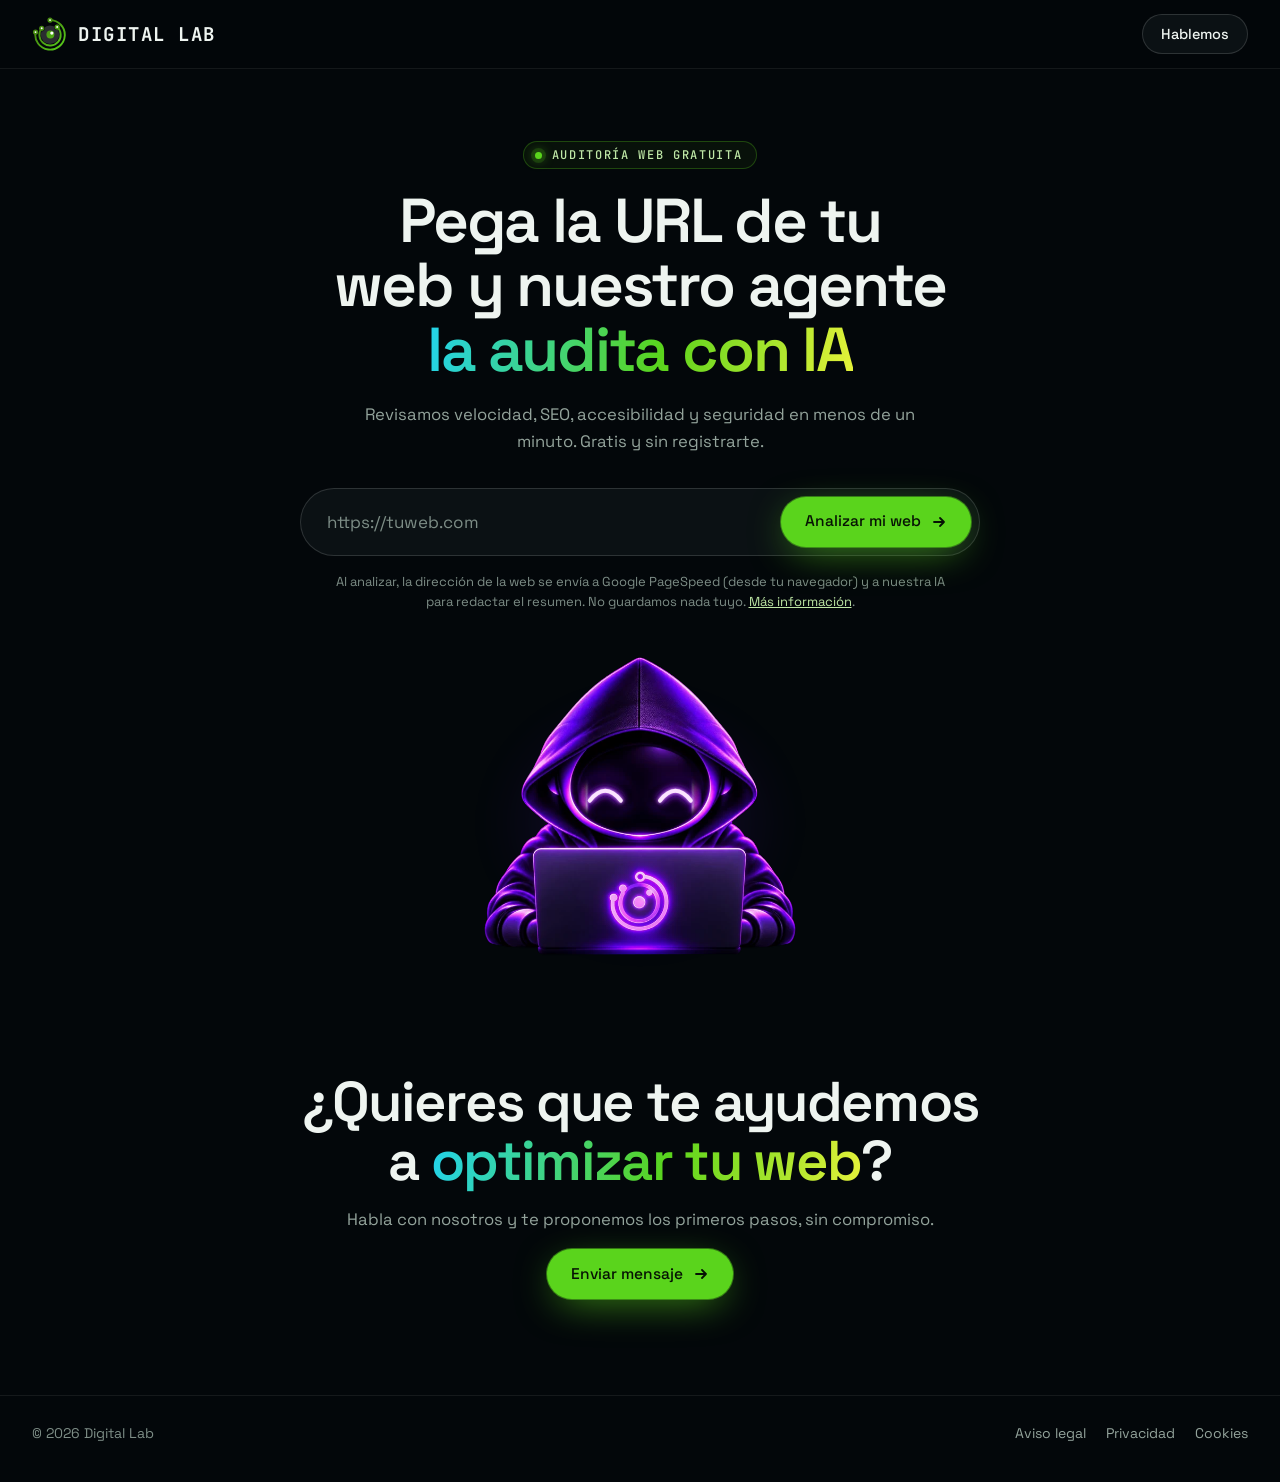
==== commit e6fcb9f6: "Auditoría: nuevo agente animado, hilos solo mientras trabaja y ajustes probados con Claude real - El" ====
--- a/auditoria/index.html
+++ b/auditoria/index.html
@@ -25,7 +25,7 @@
   <link rel="preload" href="../fonts/space-grotesk-latin.woff2" as="font" type="font/woff2" crossorigin>
   <link rel="preload" href="../fonts/jetbrains-mono-latin.woff2" as="font" type="font/woff2" crossorigin>
   <link rel="stylesheet" href="../styles.css?v=20261016c">
-  <link rel="stylesheet" href="auditoria.css?v=20261016c">
+  <link rel="stylesheet" href="auditoria.css?v=20261016e">
   <script type="application/ld+json">
   {
     "@context": "https://schema.org",
@@ -75,102 +75,56 @@
     <!-- ============ El agente trabajando ============ -->
     <section class="au-stage" aria-label="Progreso de la auditoría">
       <div class="au-agent-wrap">
-        <svg class="au-agent" data-agent data-state="idle" viewBox="0 0 360 400" role="img" aria-label="Agente de auditoría de Digital Lab">
-          <defs>
-            <linearGradient id="ag-hood" x1="0" y1="0" x2="0" y2="1">
-              <stop offset="0" stop-color="#17232c"/><stop offset=".6" stop-color="#0b1116"/><stop offset="1" stop-color="#05080b"/>
-            </linearGradient>
-            <linearGradient id="ag-rim" x1="0" y1="0" x2="0" y2="1">
-              <stop offset="0" stop-color="#22d3ee"/><stop offset=".55" stop-color="#22d3ee" stop-opacity=".55"/><stop offset="1" stop-color="#22d3ee" stop-opacity="0"/>
-            </linearGradient>
-            <radialGradient id="ag-visor" cx=".5" cy=".38" r=".7">
-              <stop offset="0" stop-color="#0f1c24"/><stop offset="1" stop-color="#020406"/>
-            </radialGradient>
-            <linearGradient id="ag-eye" x1="0" y1="0" x2="1" y2="0">
-              <stop offset="0" stop-color="#22d3ee"/><stop offset="1" stop-color="#5ad41c"/>
-            </linearGradient>
-            <linearGradient id="ag-lid" x1="0" y1="0" x2="0" y2="1">
-              <stop offset="0" stop-color="#26313a"/><stop offset="1" stop-color="#11181e"/>
-            </linearGradient>
-            <radialGradient id="ag-desk" cx=".5" cy=".5" r=".5">
-              <stop offset="0" stop-color="#22d3ee" stop-opacity=".45"/><stop offset="1" stop-color="#22d3ee" stop-opacity="0"/>
-            </radialGradient>
-            <radialGradient id="ag-face-light" cx=".5" cy="1" r=".9">
-              <stop offset="0" stop-color="#5ad41c" stop-opacity=".35"/><stop offset="1" stop-color="#5ad41c" stop-opacity="0"/>
-            </radialGradient>
-            <filter id="ag-glow" x="-50%" y="-50%" width="200%" height="200%">
-              <feGaussianBlur stdDeviation="3" result="b"/>
-              <feMerge><feMergeNode in="b"/><feMergeNode in="SourceGraphic"/></feMerge>
-            </filter>
-            <filter id="ag-soft" x="-50%" y="-50%" width="200%" height="200%">
-              <feGaussianBlur stdDeviation="7"/>
-            </filter>
-            <clipPath id="ag-visor-clip"><ellipse cx="180" cy="184" rx="60" ry="56"/></clipPath>
-          </defs>
-
-          <ellipse class="ag-desk" cx="180" cy="388" rx="160" ry="18" fill="url(#ag-desk)"/>
-
-          <g class="ag-body">
-            <path class="ag-rim-glow" d="M40 392C44 318 70 268 98 244C92 152 122 70 180 56C238 70 268 152 262 244C290 268 316 318 320 392" fill="none" stroke="#22d3ee" stroke-width="10" opacity=".25" filter="url(#ag-soft)"/>
-            <path class="ag-hood" d="M40 392C44 318 70 268 98 244C92 152 122 70 180 56C238 70 268 152 262 244C290 268 316 318 320 392Z" fill="url(#ag-hood)"/>
-            <path class="ag-rim" d="M40 392C44 318 70 268 98 244C92 152 122 70 180 56C238 70 268 152 262 244C290 268 316 318 320 392" fill="none" stroke="url(#ag-rim)" stroke-width="2.5" filter="url(#ag-glow)"/>
-            <path class="ag-opening" d="M180 98C226 98 254 136 254 180C254 228 224 258 180 258C136 258 106 228 106 180C106 136 134 98 180 98Z" fill="#030608" stroke="#22d3ee" stroke-opacity=".3" stroke-width="1.5"/>
-            <path class="ag-cord" d="M162 262L157 304M198 262L203 304" stroke="#22303a" stroke-width="3" stroke-linecap="round"/>
-            <circle cx="157" cy="306" r="3.5" fill="#22d3ee" opacity=".7"/>
-            <circle cx="203" cy="306" r="3.5" fill="#22d3ee" opacity=".7"/>
-
-            <g class="ag-head">
-              <ellipse class="ag-visor" cx="180" cy="184" rx="60" ry="56" fill="url(#ag-visor)"/>
-              <ellipse class="ag-face-light" cx="180" cy="200" rx="58" ry="40" fill="url(#ag-face-light)"/>
-              <!-- reflejo de código en el visor mientras trabaja -->
-              <g clip-path="url(#ag-visor-clip)">
-                <g class="ag-code">
-                  <rect x="128" y="140" width="38" height="3" rx="1.5"/><rect x="172" y="140" width="22" height="3" rx="1.5"/>
-                  <rect x="136" y="152" width="58" height="3" rx="1.5"/><rect x="200" y="152" width="26" height="3" rx="1.5"/>
-                  <rect x="128" y="164" width="30" height="3" rx="1.5"/><rect x="164" y="164" width="46" height="3" rx="1.5"/>
-                  <rect x="140" y="212" width="50" height="3" rx="1.5"/><rect x="196" y="212" width="24" height="3" rx="1.5"/>
-                  <rect x="130" y="224" width="36" height="3" rx="1.5"/><rect x="172" y="224" width="40" height="3" rx="1.5"/>
-                  <rect x="128" y="236" width="58" height="3" rx="1.5"/><rect x="192" y="236" width="20" height="3" rx="1.5"/>
-                  <rect x="128" y="248" width="38" height="3" rx="1.5"/><rect x="172" y="248" width="22" height="3" rx="1.5"/>
-                  <rect x="136" y="260" width="58" height="3" rx="1.5"/><rect x="200" y="260" width="26" height="3" rx="1.5"/>
-                </g>
+        <div class="au-agent" data-agent data-state="idle" role="img" aria-label="Agente de auditoría de Digital Lab: un robot encapuchado que trabaja con su portátil">
+          <span class="ag-aura" aria-hidden="true"></span>
+          <div class="ag-body">
+            <img class="ag-img" src="agente.webp?v=20261016d" width="640" height="640" alt="" decoding="async" fetchpriority="high">
+            <!-- Capa animada sobre la imagen (mismas coordenadas que el original de 1254 px) -->
+            <svg class="ag-fx" viewBox="0 0 1254 1254" aria-hidden="true" focusable="false">
+              <defs>
+                <filter id="ag-glow" x="-60%" y="-120%" width="220%" height="340%">
+                  <feGaussianBlur in="SourceAlpha" stdDeviation="16" result="wide"/>
+                  <feFlood flood-color="#9b2cff"/><feComposite in2="wide" operator="in" result="g1"/>
+                  <feGaussianBlur in="SourceAlpha" stdDeviation="5" result="near"/>
+                  <feFlood flood-color="#e27cff"/><feComposite in2="near" operator="in" result="g2"/>
+                  <feMerge><feMergeNode in="g1"/><feMergeNode in="g1"/><feMergeNode in="g2"/><feMergeNode in="SourceGraphic"/></feMerge>
+                </filter>
+                <filter id="ag-glow-err" x="-60%" y="-120%" width="220%" height="340%">
+                  <feGaussianBlur in="SourceAlpha" stdDeviation="14" result="wide"/>
+                  <feFlood flood-color="#ff6a3d"/><feComposite in2="wide" operator="in" result="g1"/>
+                  <feMerge><feMergeNode in="g1"/><feMergeNode in="g1"/><feMergeNode in="SourceGraphic"/></feMerge>
+                </filter>
+                <clipPath id="ag-visor"><ellipse cx="640" cy="570" rx="246" ry="148"/></clipPath>
+                <linearGradient id="ag-scan-grad" x1="0" y1="0" x2="0" y2="1">
+                  <stop offset="0" stop-color="#c86bff" stop-opacity="0"/>
+                  <stop offset=".5" stop-color="#efc2ff" stop-opacity=".5"/>
+                  <stop offset="1" stop-color="#c86bff" stop-opacity="0"/>
+                </linearGradient>
+                <radialGradient id="ag-halo-grad">
+                  <stop offset="0" stop-color="#f6b8ff" stop-opacity=".95"/>
+                  <stop offset=".4" stop-color="#bb4dff" stop-opacity=".4"/>
+                  <stop offset="1" stop-color="#7a2bff" stop-opacity="0"/>
+                </radialGradient>
+              </defs>
+              <g clip-path="url(#ag-visor)">
+                <g class="ag-code"><rect x="433" y="420" width="50" height="9" rx="4.5"/><rect x="513" y="420" width="103" height="9" rx="4.5"/><rect x="449" y="450" width="43" height="9" rx="4.5"/><rect x="513" y="450" width="51" height="9" rx="4.5"/><rect x="596" y="450" width="96" height="9" rx="4.5"/><rect x="724" y="450" width="25" height="9" rx="4.5"/><rect x="427" y="480" width="70" height="9" rx="4.5"/><rect x="516" y="480" width="24" height="9" rx="4.5"/><rect x="567" y="480" width="36" height="9" rx="4.5"/><rect x="638" y="480" width="68" height="9" rx="4.5"/><rect x="448" y="510" width="88" height="9" rx="4.5"/><rect x="561" y="510" width="58" height="9" rx="4.5"/><rect x="642" y="510" width="89" height="9" rx="4.5"/><rect x="443" y="540" width="74" height="9" rx="4.5"/><rect x="533" y="540" width="48" height="9" rx="4.5"/><rect x="616" y="540" width="72" height="9" rx="4.5"/><rect x="711" y="540" width="26" height="9" rx="4.5"/><rect x="415" y="570" width="56" height="9" rx="4.5"/><rect x="490" y="570" width="37" height="9" rx="4.5"/><rect x="543" y="570" width="45" height="9" rx="4.5"/><rect x="419" y="600" width="72" height="9" rx="4.5"/><rect x="526" y="600" width="75" height="9" rx="4.5"/><rect x="622" y="600" width="25" height="9" rx="4.5"/><rect x="420" y="630" width="63" height="9" rx="4.5"/><rect x="512" y="630" width="71" height="9" rx="4.5"/><rect x="608" y="630" width="67" height="9" rx="4.5"/><rect x="698" y="630" width="83" height="9" rx="4.5"/><rect x="420" y="660" width="85" height="9" rx="4.5"/><rect x="519" y="660" width="68" height="9" rx="4.5"/><rect x="613" y="660" width="45" height="9" rx="4.5"/><rect x="689" y="660" width="97" height="9" rx="4.5"/><rect x="422" y="690" width="30" height="9" rx="4.5"/><rect x="480" y="690" width="102" height="9" rx="4.5"/><rect x="445" y="720" width="54" height="9" rx="4.5"/><rect x="532" y="720" width="85" height="9" rx="4.5"/><rect x="423" y="750" width="26" height="9" rx="4.5"/><rect x="482" y="750" width="103" height="9" rx="4.5"/><rect x="431" y="780" width="34" height="9" rx="4.5"/><rect x="485" y="780" width="98" height="9" rx="4.5"/><rect x="603" y="780" width="63" height="9" rx="4.5"/><rect x="696" y="780" width="77" height="9" rx="4.5"/></g>
+                <rect class="ag-scan" x="380" y="330" width="520" height="110" fill="url(#ag-scan-grad)"/>
               </g>
               <g class="ag-eyes" filter="url(#ag-glow)">
-                <path class="ag-eye" d="M149 188Q160.5 172 172 188"/>
-                <path class="ag-eye" d="M188 188Q199.5 172 211 188"/>
+                <path class="ag-eye" d="M442 607Q499 535 556 607"/>
+                <path class="ag-eye" d="M701 607Q757.5 535 814 607"/>
               </g>
-            </g>
-          </g>
-
-          <!-- manos que teclean detrás del portátil -->
-          <ellipse class="ag-hand ag-hand--l" cx="106" cy="334" rx="17" ry="11"/>
-          <ellipse class="ag-hand ag-hand--r" cx="254" cy="334" rx="17" ry="11"/>
-
-          <!-- datos que suben del portátil -->
-          <g class="ag-bits">
-            <rect x="124" y="270" width="6" height="6"/><rect x="146" y="270" width="5" height="5"/>
-            <rect x="168" y="270" width="6" height="6"/><rect x="190" y="270" width="5" height="5"/>
-            <rect x="212" y="270" width="6" height="6"/><rect x="232" y="270" width="5" height="5"/>
-            <rect x="136" y="270" width="4" height="4"/><rect x="222" y="270" width="4" height="4"/>
-          </g>
-
-          <!-- portátil con el ojo de Digital Lab -->
-          <rect class="ag-lid" x="102" y="276" width="156" height="98" rx="10" fill="url(#ag-lid)" stroke="#7fa8b4" stroke-opacity=".35"/>
-          <path class="ag-base" d="M86 374H274L288 388H72Z" fill="#2b363f"/>
-          <svg class="ag-logo" x="152" y="298" width="56" height="56" viewBox="56 72 394 396" overflow="visible">
-            <circle class="ag-logo-halo" cx="265" cy="280" r="190" fill="#5ad41c" opacity=".12" filter="url(#ag-soft)"/>
-            <g fill="none" stroke-width="22" stroke-linecap="round">
-              <path class="ag-logo-outer" d="M265 108A172 172 0 1 1 96 248" stroke="#5ad41c"/>
-              <path class="ag-logo-inner" d="M168 203A124 124 0 1 0 348 188" stroke="#22d3ee"/>
-            </g>
-            <g fill="#a6ff57"><circle cx="265" cy="108" r="28"/><circle cx="96" cy="248" r="28"/><circle cx="168" cy="203" r="28"/><circle cx="348" cy="188" r="28"/></g>
-            <circle class="ag-logo-iris" cx="269" cy="275" r="44" fill="#5ad41c"/>
-            <circle cx="286" cy="259" r="17" fill="#fff"/>
-          </svg>
-        </svg>
+              <rect class="ag-screen" x="240" y="790" width="770" height="372" rx="22"/>
+              <circle class="ag-halo" cx="628" cy="982" r="155" fill="url(#ag-halo-grad)"/>
+              <circle class="ag-orbit" cx="628" cy="982" r="132"/>
+              <circle class="ag-orbit ag-orbit--in" cx="628" cy="982" r="74"/>
+              <g class="ag-bits"><rect x="330" y="800" width="14" height="14" rx="3"/><rect x="420" y="790" width="10" height="10" rx="3"/><rect x="505" y="805" width="16" height="16" rx="3"/><rect x="600" y="788" width="12" height="12" rx="3"/><rect x="690" y="800" width="14" height="14" rx="3"/><rect x="775" y="792" width="10" height="10" rx="3"/><rect x="850" y="806" width="16" height="16" rx="3"/><rect x="930" y="796" width="12" height="12" rx="3"/></g>
+            </svg>
+          </div>
+        </div>
       </div>
 
-      <!-- Los datos fluyen por los hilos mientras el agente trabaja -->
+      <!-- Los datos fluyen por los hilos solo mientras el agente trabaja -->
       <div class="au-flow" data-flow>
         <canvas class="au-canvas" aria-hidden="true"></canvas>
       </div>
@@ -241,7 +195,7 @@
     </div>
   </footer>
 
-  <script src="../js/hero-animation.js?v=20261016c"></script>
-  <script src="auditoria.js?v=20261016c"></script>
+  <script src="../js/hero-animation.js?v=20261016d"></script>
+  <script src="auditoria.js?v=20261016f"></script>
 </body>
 </html>
--- a/auditoria/auditoria.css
+++ b/auditoria/auditoria.css
@@ -1,4 +1,7 @@
 /* Digital Lab · auditoría web con IA */
+
+/* lo oculto con el atributo hidden no se muestra aunque su clase defina display */
+[hidden] { display: none !important; }
 
 .au-sr { position: absolute; width: 1px; height: 1px; overflow: hidden; clip: rect(0 0 0 0); white-space: nowrap; }
 
@@ -25,12 +28,18 @@
 
 /* ---------- Escenario: agente + hilos ---------- */
 .au-stage { position: relative; display: flex; flex-direction: column; align-items: center; padding-bottom: 40px; }
-.au-agent-wrap { position: relative; z-index: 2; width: min(78vw, 320px); margin-bottom: -46px; }
-.au-agent { display: block; width: 100%; height: auto; overflow: visible; }
-.au-flow { position: relative; width: min(100%, 1100px); height: clamp(260px, 34vw, 380px); }
+.au-agent-wrap { position: relative; z-index: 2; width: min(76vw, 340px); }
+.au-agent-wrap, .au-result { scroll-margin-top: 84px; }
+/* Los hilos solo aparecen mientras el agente trabaja: el lienzo mantiene su tamaño y el contenedor se despliega */
+.au-flow {
+  --flow-h: clamp(260px, 34vw, 380px);
+  position: relative; width: min(100%, 1100px); height: 0; margin-top: 0; overflow: hidden; opacity: 0;
+  transition: height .8s cubic-bezier(.3, .7, .2, 1), margin-top .8s cubic-bezier(.3, .7, .2, 1), opacity .6s ease;
+}
+.au-flow.is-on { height: var(--flow-h); margin-top: -40px; opacity: 1; }
 /* bordes difuminados: la animación se funde con el fondo sin dejar un recuadro */
 .au-canvas {
-  position: absolute; inset: 0; display: block; width: 100%; height: 100%;
+  position: absolute; top: 0; left: 0; display: block; width: 100%; height: var(--flow-h);
   -webkit-mask-image: radial-gradient(ellipse 50% 50% at 50% 50%, #000 62%, transparent 100%);
   mask-image: radial-gradient(ellipse 50% 50% at 50% 50%, #000 62%, transparent 100%);
 }
@@ -48,60 +57,69 @@
 .au-steps li.is-skip { color: var(--faint); text-decoration: line-through; }
 .au-timer { margin: 14px 0 0; color: var(--faint); font: 500 13px/1 var(--mono); }
 
-/* ---------- Agente: piezas ---------- */
-.au-agent .ag-eye { fill: none; stroke: url(#ag-eye); stroke-width: 7; stroke-linecap: round; }
-.au-agent .ag-hand { fill: #0f171e; stroke: #22d3ee; stroke-opacity: .4; stroke-width: 1.5; }
-.au-agent .ag-code rect { fill: #5ad41c; }
-.au-agent .ag-bits rect { fill: #a6ff57; opacity: 0; }
-.au-agent .ag-code { opacity: 0; transition: opacity .6s; }
-.au-agent .ag-face-light { opacity: .5; transition: opacity .6s; }
-.au-agent .ag-body, .au-agent .ag-eyes, .au-agent .ag-hand, .au-agent .ag-logo-outer, .au-agent .ag-logo-inner,
-.au-agent .ag-logo-iris, .au-agent .ag-code, .au-agent .ag-bits rect, .au-agent .ag-eye { transform-box: fill-box; transform-origin: center; }
-.au-agent .ag-logo-outer, .au-agent .ag-logo-inner { transform-box: view-box; transform-origin: 265px 280px; }
+/* ---------- Agente: imagen + capa animada ---------- */
+.au-agent { position: relative; }
+.ag-body { position: relative; animation: ag-breathe 5s ease-in-out infinite; }
+.ag-img { display: block; width: 100%; height: auto; user-select: none; -webkit-user-drag: none; }
+.ag-fx { position: absolute; inset: 0; width: 100%; height: 100%; overflow: visible; pointer-events: none; }
+.ag-aura {
+  position: absolute; left: 50%; top: 55%; width: 92%; height: 78%; border-radius: 50%;
+  transform: translate(-50%, -50%);
+  background: radial-gradient(closest-side, rgba(150, 60, 255, .5), rgba(120, 40, 255, .14) 62%, transparent);
+  filter: blur(22px); opacity: .45; animation: ag-aura 5s ease-in-out infinite;
+}
+.ag-eye { fill: none; stroke: #fbe4ff; stroke-width: 15; stroke-linecap: round; }
+.ag-eyes, .ag-eye, .ag-scan, .ag-orbit, .ag-halo, .ag-bits rect { transform-box: fill-box; transform-origin: center; }
+.ag-code rect { fill: #cf8bff; }
+.ag-code { opacity: 0; transition: opacity .6s; }
+.ag-scan { opacity: 0; transition: opacity .4s; }
+.ag-screen { fill: #c35cff; opacity: 0; mix-blend-mode: screen; transition: opacity .6s; }
+.ag-halo { opacity: .25; animation: ag-glow 4s ease-in-out infinite; }
+.ag-orbit { fill: none; stroke: #f1b6ff; stroke-width: 5; stroke-linecap: round; stroke-dasharray: 20 30; opacity: 0; transition: opacity .5s; }
+.ag-orbit--in { stroke-width: 4; stroke-dasharray: 8 20; }
+.ag-bits rect { fill: #eab0ff; opacity: 0; }
 
-/* En reposo: respira, parpadea y el logo late despacio */
-.au-agent .ag-body { animation: ag-breathe 5s ease-in-out infinite; }
-.au-agent .ag-eye { animation: ag-blink 6s ease-in-out infinite; }
-.au-agent .ag-logo-iris { animation: ag-pulse 3.2s ease-in-out infinite; }
-.au-agent .ag-rim-glow { animation: ag-rim 5s ease-in-out infinite; }
+/* Reposo: respira y parpadea de vez en cuando */
+.ag-eye { animation: ag-blink 6s ease-in-out infinite; }
 
-/* Trabajando: mira de lado a lado, teclea, el logo gira y suben datos */
-.au-agent[data-state="working"] .ag-eyes { animation: ag-scan 2.4s ease-in-out infinite; }
-.au-agent[data-state="working"] .ag-eye { animation: ag-blink 2.4s ease-in-out infinite; }
-.au-agent[data-state="working"] .ag-code { opacity: .38; animation: ag-scroll 2.2s linear infinite; }
-.au-agent[data-state="working"] .ag-face-light { opacity: 1; animation: ag-flicker 1.6s ease-in-out infinite; }
-.au-agent[data-state="working"] .ag-hand--l { animation: ag-type .26s ease-in-out infinite alternate; }
-.au-agent[data-state="working"] .ag-hand--r { animation: ag-type .26s ease-in-out -.13s infinite alternate; }
-.au-agent[data-state="working"] .ag-logo-outer { animation: ag-spin 2.6s linear infinite; }
-.au-agent[data-state="working"] .ag-logo-inner { animation: ag-spin 1.9s linear infinite reverse; }
-.au-agent[data-state="working"] .ag-logo-iris { animation: ag-pulse .9s ease-in-out infinite; }
-.au-agent[data-state="working"] .ag-rim-glow { animation: ag-rim 1.4s ease-in-out infinite; }
-.au-agent[data-state="working"] .ag-bits rect { animation: ag-bit 1.6s ease-out infinite; }
-.au-agent[data-state="working"] .ag-bits rect:nth-child(2) { animation-delay: -.2s; }
-.au-agent[data-state="working"] .ag-bits rect:nth-child(3) { animation-delay: -.9s; }
-.au-agent[data-state="working"] .ag-bits rect:nth-child(4) { animation-delay: -.5s; }
-.au-agent[data-state="working"] .ag-bits rect:nth-child(5) { animation-delay: -1.2s; }
-.au-agent[data-state="working"] .ag-bits rect:nth-child(6) { animation-delay: -.7s; }
-.au-agent[data-state="working"] .ag-bits rect:nth-child(7) { animation-delay: -1.4s; }
-.au-agent[data-state="working"] .ag-bits rect:nth-child(8) { animation-delay: -.35s; }
-.au-agent[data-state="working"] .ag-desk { animation: ag-flicker 1.2s ease-in-out infinite; }
+/* Trabajando: mira de un lado a otro, el visor escanea y el portátil se ilumina */
+.au-agent[data-state="working"] .ag-body { animation-duration: 2.4s; }
+.au-agent[data-state="working"] .ag-aura { opacity: .9; animation: ag-aura 1.4s ease-in-out infinite; }
+.au-agent[data-state="working"] .ag-eyes { animation: ag-look 2.6s ease-in-out infinite; }
+.au-agent[data-state="working"] .ag-eye { animation: ag-blink 2.6s ease-in-out infinite; }
+.au-agent[data-state="working"] .ag-code { opacity: .32; animation: ag-scroll 2.2s linear infinite; }
+.au-agent[data-state="working"] .ag-scan { opacity: 1; animation: ag-sweep 1.9s ease-in-out infinite; }
+.au-agent[data-state="working"] .ag-screen { animation: ag-flicker 1.3s ease-in-out infinite; }
+.au-agent[data-state="working"] .ag-halo { animation: ag-glow .9s ease-in-out infinite; }
+.au-agent[data-state="working"] .ag-orbit { opacity: .85; animation: ag-spin 3s linear infinite; }
+.au-agent[data-state="working"] .ag-orbit--in { animation-duration: 2s; animation-direction: reverse; }
+.au-agent[data-state="working"] .ag-bits rect { animation: ag-bit 1.7s ease-out infinite; }
+.au-agent[data-state="working"] .ag-bits rect:nth-child(2) { animation-delay: -.3s; }
+.au-agent[data-state="working"] .ag-bits rect:nth-child(3) { animation-delay: -1s; }
+.au-agent[data-state="working"] .ag-bits rect:nth-child(4) { animation-delay: -.6s; }
+.au-agent[data-state="working"] .ag-bits rect:nth-child(5) { animation-delay: -1.3s; }
+.au-agent[data-state="working"] .ag-bits rect:nth-child(6) { animation-delay: -.15s; }
+.au-agent[data-state="working"] .ag-bits rect:nth-child(7) { animation-delay: -.85s; }
+.au-agent[data-state="working"] .ag-bits rect:nth-child(8) { animation-delay: -1.5s; }
 
-/* Terminado: ojos sonrientes y un destello */
-.au-agent[data-state="done"] .ag-eyes { animation: ag-happy .7s cubic-bezier(.2, .9, .3, 1.4) both; }
-.au-agent[data-state="done"] .ag-eye { stroke-width: 8; }
-.au-agent[data-state="error"] .ag-eye { stroke: #ff9a6a; animation: ag-blink 3s ease-in-out infinite; }
+/* Terminado: ojos contentos; error: ojos naranjas */
+.au-agent[data-state="done"] .ag-eyes { animation: ag-happy .8s cubic-bezier(.2, .9, .3, 1.4) both; }
+.au-agent[data-state="done"] .ag-halo { opacity: .5; }
+.au-agent[data-state="error"] .ag-eyes { filter: url(#ag-glow-err); }
+.au-agent[data-state="error"] .ag-eye { stroke: #ffc2a6; animation: ag-blink 3s ease-in-out infinite; }
+.au-agent[data-state="error"] .ag-aura { opacity: .2; }
 
-@keyframes ag-breathe { 50% { transform: translateY(-3px) scale(1.006); } }
-@keyframes ag-blink { 0%, 44%, 50%, 100% { transform: scaleY(1); } 47% { transform: scaleY(.1); } }
-@keyframes ag-pulse { 50% { transform: scale(1.12); } }
-@keyframes ag-rim { 50% { opacity: .55; } }
-@keyframes ag-scan { 0%, 100% { transform: translateX(0); } 25% { transform: translateX(-7px); } 60% { transform: translateX(7px); } }
-@keyframes ag-scroll { to { transform: translateY(-36px); } }
-@keyframes ag-flicker { 0%, 100% { opacity: .75; } 40% { opacity: 1; } 60% { opacity: .6; } }
-@keyframes ag-type { to { transform: translateY(-5px); } }
+@keyframes ag-breathe { 50% { transform: translateY(-5px); } }
+@keyframes ag-aura { 50% { opacity: .65; transform: translate(-50%, -50%) scale(1.04); } }
+@keyframes ag-blink { 0%, 44%, 50%, 100% { transform: scaleY(1); } 47% { transform: scaleY(.12); } }
+@keyframes ag-look { 0%, 100% { transform: translateX(0); } 25% { transform: translateX(-24px); } 62% { transform: translateX(24px); } }
+@keyframes ag-scroll { to { transform: translateY(-60px); } }
+@keyframes ag-sweep { 0% { transform: translateY(0); } 100% { transform: translateY(400px); } }
+@keyframes ag-flicker { 0%, 100% { opacity: .08; } 35% { opacity: .2; } 60% { opacity: .05; } }
+@keyframes ag-glow { 50% { opacity: .95; transform: scale(1.08); } }
 @keyframes ag-spin { to { transform: rotate(360deg); } }
-@keyframes ag-bit { 0% { opacity: 0; transform: translateY(0); } 15% { opacity: 1; } 100% { opacity: 0; transform: translateY(-78px); } }
-@keyframes ag-happy { 0% { transform: scale(1); } 40% { transform: scale(1.25) translateY(-3px); } 100% { transform: scale(1.1) translateY(-2px); } }
+@keyframes ag-bit { 0% { opacity: 0; transform: translateY(0); } 15% { opacity: 1; } 100% { opacity: 0; transform: translateY(-190px); } }
+@keyframes ag-happy { 0% { transform: scale(1); } 40% { transform: scale(1.22) translateY(-10px); } 100% { transform: scale(1.1) translateY(-4px); } }
 
 /* ---------- Resultado ---------- */
 .au-result { display: flex; flex-direction: column; gap: 28px; max-width: 1000px; padding-block: 24px 40px; }
@@ -163,5 +181,6 @@
 
 @media (prefers-reduced-motion: reduce) {
   .au-agent *, .au-agent[data-state] * { animation: none !important; }
-  .au-agent[data-state="working"] .ag-code { opacity: .3; }
+  .au-agent[data-state="working"] .ag-scan { opacity: 0; }
+  .au-flow { transition: none; }
 }
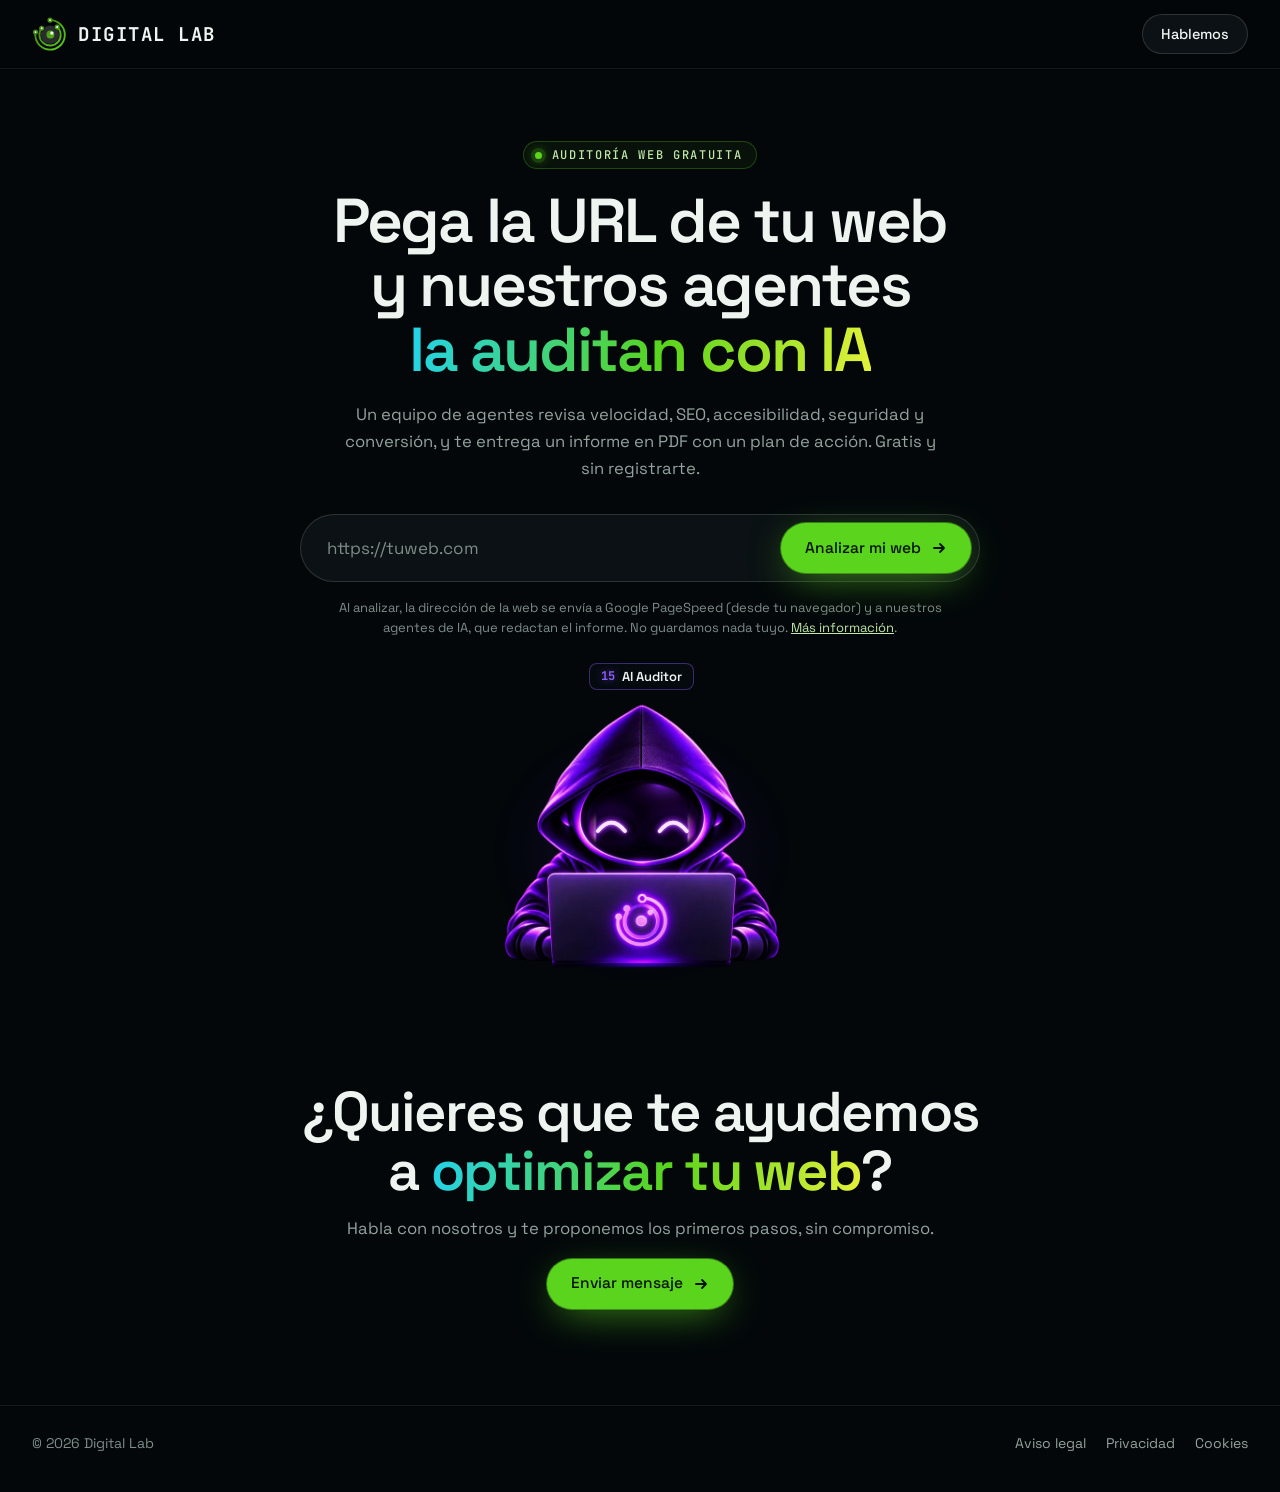
==== commit 0a741919: "Auditoría con equipo de agentes y PDF descargable; login al panel - La auditoría usa el flujo «Audit" ====
--- a/auditoria/index.html
+++ b/auditoria/index.html
@@ -4,7 +4,7 @@
   <meta charset="utf-8">
   <meta name="viewport" content="width=device-width, initial-scale=1, viewport-fit=cover">
   <title>Auditoría web gratuita con IA | Digital Lab</title>
-  <meta name="description" content="Pega la URL de tu web y nuestro agente de IA revisa velocidad, SEO, accesibilidad y seguridad en menos de un minuto. Gratis y sin registrarte.">
+  <meta name="description" content="Pega la URL de tu web y nuestro equipo de agentes de IA revisa velocidad, SEO, accesibilidad, seguridad y conversión. Te llevas un informe en PDF con un plan de acción. Gratis y sin registrarte.">
   <link rel="canonical" href="https://dl-dev.com/auditoria/">
   <meta name="robots" content="index, follow, max-image-preview:large">
   <meta name="theme-color" content="#03070a">
@@ -17,15 +17,15 @@
   <meta property="og:site_name" content="Digital Lab">
   <meta property="og:url" content="https://dl-dev.com/auditoria/">
   <meta property="og:title" content="Auditoría web gratuita con IA | Digital Lab">
-  <meta property="og:description" content="Nuestro agente de IA revisa la velocidad, el SEO, la accesibilidad y la seguridad de tu web en menos de un minuto.">
+  <meta property="og:description" content="Un equipo de agentes de IA revisa la velocidad, el SEO, la accesibilidad y la seguridad de tu web y te entrega un informe en PDF.">
   <meta property="og:image" content="https://dl-dev.com/og-image.jpg">
   <meta property="og:image:width" content="1200">
   <meta property="og:image:height" content="630">
   <meta name="twitter:card" content="summary_large_image">
   <link rel="preload" href="../fonts/space-grotesk-latin.woff2" as="font" type="font/woff2" crossorigin>
   <link rel="preload" href="../fonts/jetbrains-mono-latin.woff2" as="font" type="font/woff2" crossorigin>
-  <link rel="stylesheet" href="../styles.css?v=20261016c">
-  <link rel="stylesheet" href="auditoria.css?v=20261016e">
+  <link rel="stylesheet" href="../styles.css?v=20261019a">
+  <link rel="stylesheet" href="auditoria.css?v=20261019b">
   <script type="application/ld+json">
   {
     "@context": "https://schema.org",
@@ -35,7 +35,7 @@
     "applicationCategory": "BusinessApplication",
     "operatingSystem": "Web",
     "inLanguage": "es",
-    "description": "Revisa la velocidad, el SEO, la accesibilidad y la seguridad de una web y genera un informe con inteligencia artificial.",
+    "description": "Un equipo de agentes de inteligencia artificial revisa la velocidad, el SEO, la accesibilidad, la seguridad y la conversión de una web y genera un informe en PDF con un plan de acción.",
     "offers": { "@type": "Offer", "price": "0", "priceCurrency": "USD" },
     "provider": { "@type": "Organization", "name": "Digital Lab", "url": "https://dl-dev.com/" }
   }
@@ -56,8 +56,8 @@
     <!-- ============ Formulario ============ -->
     <section class="au-hero wrap">
       <p class="eyebrow"><i></i>Auditoría web gratuita</p>
-      <h1>Pega la URL de tu web y nuestro agente <span class="grad">la audita con IA</span></h1>
-      <p class="lead">Revisamos velocidad, SEO, accesibilidad y seguridad en menos de un minuto. Gratis y sin registrarte.</p>
+      <h1>Pega la URL de tu web y nuestros agentes <span class="grad">la auditan con IA</span></h1>
+      <p class="lead">Un equipo de agentes revisa velocidad, SEO, accesibilidad, seguridad y conversión, y te entrega un informe en PDF con un plan de acción. Gratis y sin registrarte.</p>
       <form class="au-form" data-audit-form novalidate>
         <label class="au-sr" for="au-url">URL de tu web</label>
         <input id="au-url" name="url" type="url" inputmode="url" placeholder="https://tuweb.com" autocomplete="url" maxlength="300" required>
@@ -68,73 +68,82 @@
           <svg viewBox="0 0 16 16" fill="none" stroke="currentColor" stroke-width="1.8" stroke-linecap="round" stroke-linejoin="round" aria-hidden="true"><path d="M3 8h10M9 4l4 4-4 4"/></svg>
         </button>
       </form>
-      <p class="au-note">Al analizar, la dirección de la web se envía a Google PageSpeed (desde tu navegador) y a nuestra IA para redactar el resumen. No guardamos nada tuyo. <a href="../privacidad.html#auditoria">Más información</a>.</p>
+      <p class="au-note">Al analizar, la dirección de la web se envía a Google PageSpeed (desde tu navegador) y a nuestros agentes de IA, que redactan el informe. No guardamos nada tuyo. <a href="../privacidad.html#auditoria">Más información</a>.</p>
       <p class="au-msg" data-msg role="status" hidden></p>
     </section>
 
-    <!-- ============ El agente trabajando ============ -->
+    <!-- ============ El equipo de agentes trabajando ============ -->
     <section class="au-stage" aria-label="Progreso de la auditoría">
-      <div class="au-agent-wrap">
-        <div class="au-agent" data-agent data-state="idle" role="img" aria-label="Agente de auditoría de Digital Lab: un robot encapuchado que trabaja con su portátil">
-          <span class="ag-aura" aria-hidden="true"></span>
-          <div class="ag-body">
-            <img class="ag-img" src="agente.webp?v=20261016d" width="640" height="640" alt="" decoding="async" fetchpriority="high">
-            <!-- Capa animada sobre la imagen (mismas coordenadas que el original de 1254 px) -->
-            <svg class="ag-fx" viewBox="0 0 1254 1254" aria-hidden="true" focusable="false">
-              <defs>
-                <filter id="ag-glow" x="-60%" y="-120%" width="220%" height="340%">
-                  <feGaussianBlur in="SourceAlpha" stdDeviation="16" result="wide"/>
-                  <feFlood flood-color="#9b2cff"/><feComposite in2="wide" operator="in" result="g1"/>
-                  <feGaussianBlur in="SourceAlpha" stdDeviation="5" result="near"/>
-                  <feFlood flood-color="#e27cff"/><feComposite in2="near" operator="in" result="g2"/>
-                  <feMerge><feMergeNode in="g1"/><feMergeNode in="g1"/><feMergeNode in="g2"/><feMergeNode in="SourceGraphic"/></feMerge>
-                </filter>
-                <filter id="ag-glow-err" x="-60%" y="-120%" width="220%" height="340%">
-                  <feGaussianBlur in="SourceAlpha" stdDeviation="14" result="wide"/>
-                  <feFlood flood-color="#ff6a3d"/><feComposite in2="wide" operator="in" result="g1"/>
-                  <feMerge><feMergeNode in="g1"/><feMergeNode in="g1"/><feMergeNode in="SourceGraphic"/></feMerge>
-                </filter>
-                <clipPath id="ag-visor"><ellipse cx="640" cy="570" rx="246" ry="148"/></clipPath>
-                <linearGradient id="ag-scan-grad" x1="0" y1="0" x2="0" y2="1">
-                  <stop offset="0" stop-color="#c86bff" stop-opacity="0"/>
-                  <stop offset=".5" stop-color="#efc2ff" stop-opacity=".5"/>
-                  <stop offset="1" stop-color="#c86bff" stop-opacity="0"/>
-                </linearGradient>
-                <radialGradient id="ag-halo-grad">
-                  <stop offset="0" stop-color="#f6b8ff" stop-opacity=".95"/>
-                  <stop offset=".4" stop-color="#bb4dff" stop-opacity=".4"/>
-                  <stop offset="1" stop-color="#7a2bff" stop-opacity="0"/>
-                </radialGradient>
-              </defs>
-              <g clip-path="url(#ag-visor)">
-                <g class="ag-code"><rect x="433" y="420" width="50" height="9" rx="4.5"/><rect x="513" y="420" width="103" height="9" rx="4.5"/><rect x="449" y="450" width="43" height="9" rx="4.5"/><rect x="513" y="450" width="51" height="9" rx="4.5"/><rect x="596" y="450" width="96" height="9" rx="4.5"/><rect x="724" y="450" width="25" height="9" rx="4.5"/><rect x="427" y="480" width="70" height="9" rx="4.5"/><rect x="516" y="480" width="24" height="9" rx="4.5"/><rect x="567" y="480" width="36" height="9" rx="4.5"/><rect x="638" y="480" width="68" height="9" rx="4.5"/><rect x="448" y="510" width="88" height="9" rx="4.5"/><rect x="561" y="510" width="58" height="9" rx="4.5"/><rect x="642" y="510" width="89" height="9" rx="4.5"/><rect x="443" y="540" width="74" height="9" rx="4.5"/><rect x="533" y="540" width="48" height="9" rx="4.5"/><rect x="616" y="540" width="72" height="9" rx="4.5"/><rect x="711" y="540" width="26" height="9" rx="4.5"/><rect x="415" y="570" width="56" height="9" rx="4.5"/><rect x="490" y="570" width="37" height="9" rx="4.5"/><rect x="543" y="570" width="45" height="9" rx="4.5"/><rect x="419" y="600" width="72" height="9" rx="4.5"/><rect x="526" y="600" width="75" height="9" rx="4.5"/><rect x="622" y="600" width="25" height="9" rx="4.5"/><rect x="420" y="630" width="63" height="9" rx="4.5"/><rect x="512" y="630" width="71" height="9" rx="4.5"/><rect x="608" y="630" width="67" height="9" rx="4.5"/><rect x="698" y="630" width="83" height="9" rx="4.5"/><rect x="420" y="660" width="85" height="9" rx="4.5"/><rect x="519" y="660" width="68" height="9" rx="4.5"/><rect x="613" y="660" width="45" height="9" rx="4.5"/><rect x="689" y="660" width="97" height="9" rx="4.5"/><rect x="422" y="690" width="30" height="9" rx="4.5"/><rect x="480" y="690" width="102" height="9" rx="4.5"/><rect x="445" y="720" width="54" height="9" rx="4.5"/><rect x="532" y="720" width="85" height="9" rx="4.5"/><rect x="423" y="750" width="26" height="9" rx="4.5"/><rect x="482" y="750" width="103" height="9" rx="4.5"/><rect x="431" y="780" width="34" height="9" rx="4.5"/><rect x="485" y="780" width="98" height="9" rx="4.5"/><rect x="603" y="780" width="63" height="9" rx="4.5"/><rect x="696" y="780" width="77" height="9" rx="4.5"/></g>
-                <rect class="ag-scan" x="380" y="330" width="520" height="110" fill="url(#ag-scan-grad)"/>
-              </g>
-              <g class="ag-eyes" filter="url(#ag-glow)">
-                <path class="ag-eye" d="M442 607Q499 535 556 607"/>
-                <path class="ag-eye" d="M701 607Q757.5 535 814 607"/>
-              </g>
-              <rect class="ag-screen" x="240" y="790" width="770" height="372" rx="22"/>
-              <circle class="ag-halo" cx="628" cy="982" r="155" fill="url(#ag-halo-grad)"/>
-              <circle class="ag-orbit" cx="628" cy="982" r="132"/>
-              <circle class="ag-orbit ag-orbit--in" cx="628" cy="982" r="74"/>
-              <g class="ag-bits"><rect x="330" y="800" width="14" height="14" rx="3"/><rect x="420" y="790" width="10" height="10" rx="3"/><rect x="505" y="805" width="16" height="16" rx="3"/><rect x="600" y="788" width="12" height="12" rx="3"/><rect x="690" y="800" width="14" height="14" rx="3"/><rect x="775" y="792" width="10" height="10" rx="3"/><rect x="850" y="806" width="16" height="16" rx="3"/><rect x="930" y="796" width="12" height="12" rx="3"/></g>
-            </svg>
+      <div class="au-team" data-team data-state="idle">
+        <div class="au-side au-side--l" data-side="l"></div>
+        <div class="au-lead">
+          <p class="au-tag" style="--c:#8b5cff"><b>15</b> AI Auditor</p>
+          <div class="au-agent-wrap">
+            <div class="au-agent" data-agent data-state="idle" role="img" aria-label="El agente 15 AI Auditor de Digital Lab: un robot encapuchado que trabaja con su portátil">
+              <span class="ag-aura" aria-hidden="true"></span>
+              <div class="ag-body">
+                <img class="ag-img" src="agente.webp?v=20261016d" width="640" height="640" alt="" decoding="async" fetchpriority="high">
+                <!-- Capa animada sobre la imagen (mismas coordenadas que el original de 1254 px) -->
+                <svg class="ag-fx" viewBox="0 0 1254 1254" aria-hidden="true" focusable="false">
+                  <defs>
+                    <filter id="ag-glow" x="-60%" y="-120%" width="220%" height="340%">
+                      <feGaussianBlur in="SourceAlpha" stdDeviation="16" result="wide"/>
+                      <feFlood flood-color="#9b2cff"/><feComposite in2="wide" operator="in" result="g1"/>
+                      <feGaussianBlur in="SourceAlpha" stdDeviation="5" result="near"/>
+                      <feFlood flood-color="#e27cff"/><feComposite in2="near" operator="in" result="g2"/>
+                      <feMerge><feMergeNode in="g1"/><feMergeNode in="g1"/><feMergeNode in="g2"/><feMergeNode in="SourceGraphic"/></feMerge>
+                    </filter>
+                    <filter id="ag-glow-err" x="-60%" y="-120%" width="220%" height="340%">
+                      <feGaussianBlur in="SourceAlpha" stdDeviation="14" result="wide"/>
+                      <feFlood flood-color="#ff6a3d"/><feComposite in2="wide" operator="in" result="g1"/>
+                      <feMerge><feMergeNode in="g1"/><feMergeNode in="g1"/><feMergeNode in="SourceGraphic"/></feMerge>
+                    </filter>
+                    <clipPath id="ag-visor"><ellipse cx="640" cy="570" rx="246" ry="148"/></clipPath>
+                    <linearGradient id="ag-scan-grad" x1="0" y1="0" x2="0" y2="1">
+                      <stop offset="0" stop-color="#c86bff" stop-opacity="0"/>
+                      <stop offset=".5" stop-color="#efc2ff" stop-opacity=".5"/>
+                      <stop offset="1" stop-color="#c86bff" stop-opacity="0"/>
+                    </linearGradient>
+                    <radialGradient id="ag-halo-grad">
+                      <stop offset="0" stop-color="#f6b8ff" stop-opacity=".95"/>
+                      <stop offset=".4" stop-color="#bb4dff" stop-opacity=".4"/>
+                      <stop offset="1" stop-color="#7a2bff" stop-opacity="0"/>
+                    </radialGradient>
+                  </defs>
+                  <g clip-path="url(#ag-visor)">
+                    <g class="ag-code"><rect x="433" y="420" width="50" height="9" rx="4.5"/><rect x="513" y="420" width="103" height="9" rx="4.5"/><rect x="449" y="450" width="43" height="9" rx="4.5"/><rect x="513" y="450" width="51" height="9" rx="4.5"/><rect x="596" y="450" width="96" height="9" rx="4.5"/><rect x="724" y="450" width="25" height="9" rx="4.5"/><rect x="427" y="480" width="70" height="9" rx="4.5"/><rect x="516" y="480" width="24" height="9" rx="4.5"/><rect x="567" y="480" width="36" height="9" rx="4.5"/><rect x="638" y="480" width="68" height="9" rx="4.5"/><rect x="448" y="510" width="88" height="9" rx="4.5"/><rect x="561" y="510" width="58" height="9" rx="4.5"/><rect x="642" y="510" width="89" height="9" rx="4.5"/><rect x="443" y="540" width="74" height="9" rx="4.5"/><rect x="533" y="540" width="48" height="9" rx="4.5"/><rect x="616" y="540" width="72" height="9" rx="4.5"/><rect x="711" y="540" width="26" height="9" rx="4.5"/><rect x="415" y="570" width="56" height="9" rx="4.5"/><rect x="490" y="570" width="37" height="9" rx="4.5"/><rect x="543" y="570" width="45" height="9" rx="4.5"/><rect x="419" y="600" width="72" height="9" rx="4.5"/><rect x="526" y="600" width="75" height="9" rx="4.5"/><rect x="622" y="600" width="25" height="9" rx="4.5"/><rect x="420" y="630" width="63" height="9" rx="4.5"/><rect x="512" y="630" width="71" height="9" rx="4.5"/><rect x="608" y="630" width="67" height="9" rx="4.5"/><rect x="698" y="630" width="83" height="9" rx="4.5"/><rect x="420" y="660" width="85" height="9" rx="4.5"/><rect x="519" y="660" width="68" height="9" rx="4.5"/><rect x="613" y="660" width="45" height="9" rx="4.5"/><rect x="689" y="660" width="97" height="9" rx="4.5"/><rect x="422" y="690" width="30" height="9" rx="4.5"/><rect x="480" y="690" width="102" height="9" rx="4.5"/><rect x="445" y="720" width="54" height="9" rx="4.5"/><rect x="532" y="720" width="85" height="9" rx="4.5"/><rect x="423" y="750" width="26" height="9" rx="4.5"/><rect x="482" y="750" width="103" height="9" rx="4.5"/><rect x="431" y="780" width="34" height="9" rx="4.5"/><rect x="485" y="780" width="98" height="9" rx="4.5"/><rect x="603" y="780" width="63" height="9" rx="4.5"/><rect x="696" y="780" width="77" height="9" rx="4.5"/></g>
+                    <rect class="ag-scan" x="380" y="330" width="520" height="110" fill="url(#ag-scan-grad)"/>
+                  </g>
+                  <g class="ag-eyes" filter="url(#ag-glow)">
+                    <path class="ag-eye" d="M442 607Q499 535 556 607"/>
+                    <path class="ag-eye" d="M701 607Q757.5 535 814 607"/>
+                  </g>
+                  <rect class="ag-screen" x="240" y="790" width="770" height="372" rx="22"/>
+                  <circle class="ag-halo" cx="628" cy="982" r="155" fill="url(#ag-halo-grad)"/>
+                  <circle class="ag-orbit" cx="628" cy="982" r="132"/>
+                  <circle class="ag-orbit ag-orbit--in" cx="628" cy="982" r="74"/>
+                  <g class="ag-bits"><rect x="330" y="800" width="14" height="14" rx="3"/><rect x="420" y="790" width="10" height="10" rx="3"/><rect x="505" y="805" width="16" height="16" rx="3"/><rect x="600" y="788" width="12" height="12" rx="3"/><rect x="690" y="800" width="14" height="14" rx="3"/><rect x="775" y="792" width="10" height="10" rx="3"/><rect x="850" y="806" width="16" height="16" rx="3"/><rect x="930" y="796" width="12" height="12" rx="3"/></g>
+                </svg>
+              </div>
+            </div>
           </div>
+          <p class="au-pill" data-lead-pill hidden></p>
         </div>
-      </div>
-
-      <!-- Los datos fluyen por los hilos solo mientras el agente trabaja -->
+        <div class="au-side au-side--r" data-side="r"></div>
+      </div>
+      <p class="au-caption" data-caption aria-live="polite" hidden></p>
+
+      <!-- Los datos fluyen por los hilos solo mientras los agentes trabajan -->
       <div class="au-flow" data-flow>
         <canvas class="au-canvas" aria-hidden="true"></canvas>
       </div>
 
       <ol class="au-steps" data-steps hidden>
-        <li data-step="conexion">Conectando con la web</li>
-        <li data-step="seguridad">Revisando HTTPS y seguridad</li>
-        <li data-step="velocidad">Midiendo velocidad con Google</li>
-        <li data-step="seo">Analizando SEO y accesibilidad</li>
-        <li data-step="informe">Redactando el resumen con IA</li>
+        <li data-step="conexion">Revisión automática de la web</li>
+        <li data-step="velocidad">Velocidad medida por Google</li>
+        <li data-step="equipo">Análisis de los especialistas</li>
+        <li data-step="informe">Diagnóstico y plan de acción</li>
+        <li data-step="calidad">Revisión de calidad</li>
       </ol>
       <p class="au-timer" data-timer hidden></p>
     </section>
@@ -144,33 +153,38 @@
       <header class="au-result__head">
         <p class="eyebrow"><i></i>Resultado</p>
         <h2>Auditoría de <span class="grad" data-site></span></h2>
+        <p class="au-demo-tag" data-demo-tag hidden>Informe de demostración · datos de ejemplo</p>
       </header>
 
       <div class="au-scores" data-scores></div>
 
-      <article class="au-summary">
-        <h3>Resumen del agente</h3>
+      <article class="au-summary" data-diagnosis>
+        <h3>Diagnóstico del AI Auditor</h3>
         <div class="au-summary__text" data-summary></div>
       </article>
 
-      <div class="au-checks" data-checks></div>
-
-      <!-- Informe detallado por email -->
-      <form class="au-mail" data-mail-form novalidate>
-        <h3>¿Quieres el informe detallado?</h3>
-        <p>Te enviamos por email el análisis completo, con cada problema explicado y los pasos para solucionarlo.</p>
-        <div class="au-mail__row">
-          <label class="au-sr" for="au-email">Tu email</label>
-          <input id="au-email" name="email" type="email" placeholder="tu@empresa.com" autocomplete="email" maxlength="254" required>
-          <button class="btn btn--primary" type="submit" data-mail-btn>Enviarme el informe</button>
+      <!-- Informe en PDF: se entrega cuando el 16 QA aprueba el informe -->
+      <div class="au-download" data-download>
+        <div class="au-download__txt">
+          <h3>Tu informe completo en PDF</h3>
+          <p>Diagnóstico, cada hallazgo explicado con su solución, el plan de acción priorizado y los siguientes pasos. Revisado por nuestro agente de calidad.</p>
         </div>
-        <div class="form__trap" aria-hidden="true"><label>No rellenar <input name="web" type="text" tabindex="-1" autocomplete="off"></label></div>
-        <label class="field field--check">
-          <input id="au-consent" name="consent" type="checkbox" required>
-          <span>He leído la <a href="../privacidad.html">política de privacidad</a> y acepto que Digital Lab use mi email para enviarme este informe y contactarme sobre él.</span>
-        </label>
-        <p class="au-msg" data-mail-msg role="status" hidden></p>
-      </form>
+        <button class="btn btn--primary" type="button" data-pdf-btn>
+          <svg viewBox="0 0 16 16" fill="none" stroke="currentColor" stroke-width="1.8" stroke-linecap="round" stroke-linejoin="round" aria-hidden="true"><path d="M8 2.5v8M4.5 7.5 8 11l3.5-3.5M3 13.5h10"/></svg>
+          <span data-pdf-label>Descargar informe PDF</span>
+        </button>
+        <p class="au-download__note" data-pdf-note role="status"></p>
+      </div>
+
+      <!-- Si el 16 QA no lo aprueba ni después de la corrección, el informe redactado no se entrega -->
+      <div class="au-held" data-held hidden>
+        <h3>Tu informe necesita una revisión más</h3>
+        <p>Nuestro agente de calidad no dio por bueno el informe redactado, así que preferimos no entregártelo todavía. Abajo tienes las comprobaciones automáticas, que sí son fiables. Escríbenos y te enviamos el informe revisado por una persona del equipo.</p>
+        <a class="btn btn--primary" href="https://wa.me/5493496532749" data-held-wa rel="noopener" target="_blank">Pedir el informe por WhatsApp</a>
+      </div>
+
+      <div class="au-areas" data-areas></div>
+      <div class="au-checks" data-checks hidden></div>
     </section>
 
     <!-- ============ Llamada a la acción ============ -->
@@ -196,6 +210,6 @@
   </footer>
 
   <script src="../js/hero-animation.js?v=20261016d"></script>
-  <script src="auditoria.js?v=20261016f"></script>
+  <script src="auditoria.js?v=20261019a"></script>
 </body>
 </html>
--- a/styles.css
+++ b/styles.css
@@ -224,6 +224,9 @@
   transition: color .2s;
 }
 .nav__menu a:not(.btn):hover { color: var(--text); }
+.nav__menu a.nav__login { display: inline-flex; align-items: center; gap: 7px; padding: 6px 12px; border: 1px solid var(--line-2); border-radius: 999px; font-size: 14px; }
+.nav__menu a.nav__login:hover { border-color: var(--green); }
+.nav__login svg { width: 15px; height: 15px; flex: none; }
 .nav__menu-cta, .nav__toggle { display: none; }
 
 /* ---------- Hero ---------- */
--- a/auditoria/auditoria.css
+++ b/auditoria/auditoria.css
@@ -28,8 +28,8 @@
 
 /* ---------- Escenario: agente + hilos ---------- */
 .au-stage { position: relative; display: flex; flex-direction: column; align-items: center; padding-bottom: 40px; }
-.au-agent-wrap { position: relative; z-index: 2; width: min(76vw, 340px); }
-.au-agent-wrap, .au-result { scroll-margin-top: 84px; }
+.au-agent-wrap { position: relative; z-index: 2; width: clamp(220px, 26vw, 300px); }
+.au-team, .au-result { scroll-margin-top: 84px; }
 /* Los hilos solo aparecen mientras el agente trabaja: el lienzo mantiene su tamaño y el contenedor se despliega */
 .au-flow {
   --flow-h: clamp(260px, 34vw, 380px);
@@ -125,7 +125,7 @@
 .au-result { display: flex; flex-direction: column; gap: 28px; max-width: 1000px; padding-block: 24px 40px; }
 .au-result__head { display: flex; flex-direction: column; align-items: flex-start; gap: 12px; }
 .au-result__head h2 { font-size: clamp(26px, 3.4vw, 40px); overflow-wrap: anywhere; }
-.au-scores { display: grid; grid-template-columns: repeat(4, minmax(0, 1fr)); gap: 14px; }
+.au-scores { display: grid; grid-template-columns: repeat(5, minmax(0, 1fr)); gap: 14px; }
 .au-score { display: flex; flex-direction: column; align-items: center; gap: 10px; padding: 22px 12px 18px; border: 1px solid var(--line-2); border-radius: 18px; background: var(--surface); text-align: center; }
 .au-score svg { width: 96px; height: 96px; transform: rotate(-90deg); }
 .au-score circle { fill: none; stroke-width: 8; }
@@ -134,6 +134,10 @@
 .au-score b { margin-top: -78px; margin-bottom: 30px; color: var(--text); font: 700 28px/1 var(--mono); }
 .au-score span { color: var(--muted); font-size: 14px; }
 .au-score.is-empty b { font-size: 18px; color: var(--faint); }
+.au-score small { margin-top: -4px; color: var(--faint); font: 500 10.5px/1.3 var(--mono); letter-spacing: .06em; text-transform: uppercase; }
+.au-score--big { border-color: color-mix(in srgb, var(--c) 45%, transparent); background: linear-gradient(180deg, color-mix(in srgb, var(--c) 9%, var(--surface)), var(--surface)); }
+.au-score--big span { color: var(--text); font-weight: 600; }
+.au-demo-tag { margin: 0; padding: 6px 12px; border: 1px solid rgba(255, 176, 32, .5); border-radius: 999px; color: #ffd28a; font: 500 12px/1 var(--mono); letter-spacing: .06em; }
 
 .au-summary { padding: 26px 28px; border: 1px solid rgba(90, 212, 28, .35); border-radius: 20px; background: linear-gradient(180deg, rgba(90, 212, 28, .06), rgba(90, 212, 28, .02)); }
 .au-summary h3 { display: flex; align-items: center; gap: 10px; margin: 0 0 14px; font-size: 18px; }
@@ -154,17 +158,108 @@
 .au-group li[data-s="bad"] i { background: rgba(255, 154, 106, .16); color: var(--warn); }
 .au-group li small { display: block; margin-top: 3px; color: var(--faint); font-size: 13.5px; }
 
-.au-mail { display: flex; flex-direction: column; gap: 14px; padding: 28px; border: 1px solid var(--line-2); border-radius: 20px; background: #0b1114; }
-.au-mail h3 { margin: 0; font-size: 22px; }
-.au-mail p { margin: 0; color: var(--muted); }
-.au-mail__row { display: flex; gap: 10px; }
-.au-mail__row input { flex: 1; min-width: 0; padding: 14px 16px; border: 1px solid var(--line-2); border-radius: 12px; background: rgba(255, 255, 255, .03); color: var(--text); font: 400 16px/1.2 var(--display); }
-.au-mail__row input:focus { outline: none; border-color: var(--green); box-shadow: 0 0 0 4px rgba(90, 212, 28, .15); }
-.au-mail__row input.is-invalid { border-color: var(--warn); }
+/* ---------- El equipo: el 15 AI Auditor en el centro y los especialistas que se suman ---------- */
+.au-team { position: relative; z-index: 2; display: grid; grid-template-columns: 1fr auto 1fr; align-items: end; gap: 12px; width: min(100%, 1180px); padding-inline: var(--pad); }
+.au-side { display: flex; gap: clamp(8px, 1.4vw, 18px); padding-bottom: 34px; }
+.au-side--l { justify-content: flex-end; }
+.au-side--r { justify-content: flex-start; }
+.au-lead { display: flex; flex-direction: column; align-items: center; }
+.au-tag { position: relative; z-index: 3; display: inline-flex; align-items: center; gap: 7px; margin: 0 0 -4px; padding: 6px 11px; border: 1px solid color-mix(in srgb, var(--c) 40%, transparent); border-radius: 8px; background: rgba(6, 12, 15, .9); color: var(--text); font: 600 13px/1 var(--display); white-space: nowrap; }
+.au-tag b { color: var(--c); font: 700 12px/1 var(--mono); text-shadow: 0 0 10px color-mix(in srgb, var(--c) 60%, transparent); }
+.au-pill { margin: 4px 0 0; padding: 6px 12px; border: 1px solid var(--line-2); border-radius: 999px; background: #0b1114; color: var(--faint); font: 500 11px/1 var(--mono); letter-spacing: .08em; text-transform: uppercase; white-space: nowrap; transition: color .3s, border-color .3s; }
+.au-pill[data-st="run"], .au-pill[data-st="fix"] { border-color: color-mix(in srgb, var(--c, var(--cyan)) 60%, transparent); color: var(--text); }
+.au-pill[data-st="ok"] { border-color: rgba(90, 212, 28, .45); color: var(--soft); }
+.au-pill[data-st="err"] { border-color: rgba(255, 154, 106, .5); color: #ffcdb5; }
+.au-lead .au-pill { --c: #8b5cff; }
+
+.au-seat { --s: clamp(64px, 7.4vw, 112px); display: flex; flex-direction: column; align-items: center; gap: 6px; width: calc(var(--s) + 26px); text-align: center; transition: opacity .6s ease, transform .7s cubic-bezier(.2, .9, .3, 1.25), filter .6s ease; transition-delay: calc(var(--i) * 140ms); }
+.au-seat .au-tag { flex-direction: column; gap: 3px; max-width: 100%; padding: 5px 8px; font-size: 11.5px; white-space: normal; line-height: 1.15; }
+.au-seat .au-pill { font-size: 10px; padding: 5px 9px; }
+.au-seat__task { min-height: 2.6em; margin: 0; color: var(--faint); font-size: 12px; line-height: 1.3; }
+.au-seat[data-st="off"] { opacity: 0; transform: translateY(26px) scale(.6); filter: blur(6px); pointer-events: none; }
+.au-seat[data-st="wait"] { opacity: .55; filter: saturate(.5); }
+.au-seat[data-st="run"], .au-seat[data-st="fix"] { opacity: 1; transform: translateY(-6px) scale(1.06); }
+.au-seat[data-st="run"] .au-seat__task, .au-seat[data-st="fix"] .au-seat__task { color: var(--text); }
+.au-seat[data-st="ok"] { opacity: 1; }
+.au-seat[data-st="err"] { opacity: .7; filter: saturate(.4); }
+/* Al sumarse aparecen en orden; los cambios de estado posteriores no esperan */
+.au-team[data-state="working"] .au-seat:not([data-st="off"]):not([data-st="wait"]) { transition-delay: 0s; }
+
+/* Avatar recoloreado: el mismo agente con el color de cada puesto */
+.av { position: relative; width: var(--s); aspect-ratio: 1; }
+.av__glow { position: absolute; inset: 14% 10% 4%; border-radius: 50%; background: var(--c); filter: blur(calc(var(--s) * .16)); opacity: .3; animation: av-aura 5s ease-in-out infinite; }
+.av__body { position: absolute; inset: 0; animation: av-breathe 5s ease-in-out infinite; animation-delay: calc(var(--i) * -.7s); }
+.av__img, .av__eyes { position: absolute; inset: 0; width: 100%; height: 100%; }
+.av__eyes { overflow: visible; filter: drop-shadow(0 0 calc(var(--s) * .03) var(--c)) drop-shadow(0 0 calc(var(--s) * .07) var(--c)); }
+.av__eyes path { fill: none; stroke: color-mix(in srgb, var(--c) 22%, #fff); stroke-width: 24; stroke-linecap: round; transform-box: fill-box; transform-origin: center; animation: ag-blink 6s ease-in-out infinite; animation-delay: calc(var(--i) * -1.1s); }
+.au-seat[data-st="run"] .av__body, .au-seat[data-st="fix"] .av__body { animation-duration: 1.4s; }
+.au-seat[data-st="run"] .av__glow, .au-seat[data-st="fix"] .av__glow { opacity: .75; animation-duration: 1.1s; }
+.au-seat[data-st="run"] .av__eyes path, .au-seat[data-st="fix"] .av__eyes path { animation: av-look 2.4s ease-in-out infinite; }
+.au-seat[data-st="ok"] .av__eyes { animation: ag-happy .8s cubic-bezier(.2, .9, .3, 1.4) both; transform-box: fill-box; transform-origin: 50% 48%; }
+@keyframes av-aura { 50% { opacity: .5; transform: scale(1.05); } }
+@keyframes av-breathe { 50% { transform: translateY(-4px); } }
+@keyframes av-look { 0%, 100% { transform: translateX(0); } 30% { transform: translateX(-18%); } 65% { transform: translateX(18%); } }
+
+.au-caption { min-height: 1.5em; max-width: 640px; margin: 4px 16px 0; color: var(--soft); font-size: 15px; line-height: 1.5; text-align: center; }
+
+/* ---------- Informe: descarga, retenido y áreas ---------- */
+.au-download { display: grid; grid-template-columns: 1fr auto; align-items: center; gap: 12px 24px; padding: 26px 28px; border: 1px solid rgba(34, 211, 238, .4); border-radius: 20px; background: linear-gradient(120deg, rgba(34, 211, 238, .08), rgba(90, 212, 28, .05)); }
+.au-download h3 { margin: 0 0 6px; font-size: 22px; }
+.au-download p { margin: 0; color: var(--muted); line-height: 1.55; }
+.au-download .btn[disabled] { opacity: .6; cursor: progress; }
+.au-download p.au-download__note { grid-column: 1 / -1; color: var(--soft); font-size: 14px; }
+.au-download__note:empty { display: none; }
+.au-held { display: flex; flex-direction: column; align-items: flex-start; gap: 12px; padding: 26px 28px; border: 1px solid rgba(255, 176, 32, .45); border-radius: 20px; background: rgba(255, 176, 32, .06); }
+.au-held h3 { margin: 0; font-size: 21px; }
+.au-held p { margin: 0; color: var(--muted); line-height: 1.6; }
+
+.au-areas { display: flex; flex-direction: column; gap: 18px; }
+.au-areas:empty { display: none; }
+.au-box { padding: 24px 26px; border: 1px solid var(--line-2); border-radius: 20px; background: var(--surface); }
+.au-box h3 { margin: 0 0 8px; font-size: 20px; }
+.au-box > p { margin: 0 0 16px; color: var(--muted); line-height: 1.6; }
+.au-finds, .au-plan, .au-services { display: flex; flex-direction: column; gap: 12px; margin: 0; padding: 0; list-style: none; }
+.au-finds li { display: grid; grid-template-columns: 22px 1fr auto; gap: 12px; align-items: start; padding-top: 12px; border-top: 1px solid var(--line); }
+.au-finds li i { display: grid; place-items: center; width: 20px; height: 20px; margin-top: 2px; border-radius: 50%; font: 700 12px/1 var(--mono); font-style: normal; }
+.au-finds li[data-s="ok"] i { background: rgba(90, 212, 28, .16); color: var(--green); }
+.au-finds li[data-s="warn"] i { background: rgba(230, 242, 58, .14); color: var(--lime); }
+.au-finds li[data-s="bad"] i { background: rgba(255, 154, 106, .16); color: var(--warn); }
+.au-finds b { color: var(--text); font-size: 15.5px; }
+.au-finds p { margin: 4px 0 0; color: var(--muted); font-size: 14.5px; line-height: 1.55; }
+.au-finds p strong { color: var(--soft); }
+.au-chip { flex: none; padding: 4px 9px; border: 1px solid var(--line-2); border-radius: 999px; color: var(--muted); font: 500 10.5px/1.2 var(--mono); letter-spacing: .06em; text-transform: uppercase; white-space: nowrap; }
+.au-chip[data-i="alto"] { border-color: rgba(255, 106, 92, .5); color: #ffb2a8; }
+.au-chip[data-i="medio"] { border-color: rgba(255, 192, 78, .5); color: #ffd793; }
+.au-chip[data-i="bajo"] { border-color: rgba(34, 211, 238, .45); color: #9eeaf6; }
+.au-plan { counter-reset: plan; }
+.au-plan li { position: relative; display: flex; flex-wrap: wrap; align-items: center; gap: 8px; padding: 12px 0 0 40px; border-top: 1px solid var(--line); counter-increment: plan; }
+.au-plan li::before { content: counter(plan); position: absolute; left: 0; top: 10px; display: grid; place-items: center; width: 26px; height: 26px; border-radius: 50%; background: var(--green); color: var(--ink); font: 700 13px/1 var(--mono); }
+.au-plan li > span:first-child { flex: 1 1 100%; color: var(--text); line-height: 1.5; }
+.au-gain { margin: 16px 0 0; color: var(--soft); line-height: 1.6; }
+.au-box--offer { border-color: rgba(90, 212, 28, .45); background: linear-gradient(180deg, rgba(90, 212, 28, .07), var(--surface)); }
+.au-box--offer .eyebrow { margin-bottom: 12px; }
+.au-services { margin-bottom: 20px; }
+.au-services li { display: flex; flex-direction: column; gap: 3px; }
+.au-services b { color: var(--cyan); font: 600 13px/1.3 var(--mono); letter-spacing: .05em; text-transform: uppercase; }
+.au-services span { color: var(--muted); line-height: 1.5; }
 
 /* ---------- Llamada a la acción ---------- */
 .au-cta { display: flex; flex-direction: column; align-items: center; gap: 16px; padding-block: 56px 96px; text-align: center; }
 .au-cta h2 { max-width: 760px; }
+
+@media (max-width: 980px) {
+  .au-scores { grid-template-columns: repeat(3, minmax(0, 1fr)); }
+  .au-score--big { grid-row: span 2; justify-content: center; }
+}
+
+@media (max-width: 860px) {
+  .au-team { display: flex; flex-wrap: wrap; justify-content: center; gap: 4px 10px; }
+  .au-lead { order: -1; width: 100%; }
+  .au-side { padding-bottom: 0; }
+  .au-side--l, .au-side--r { justify-content: center; }
+  .au-team[data-state="idle"] .au-side { display: none; }
+  .au-seat { --s: 74px; width: 104px; }
+}
 
 @media (max-width: 760px) {
   .au-hero { padding-top: 48px; }
@@ -172,15 +267,20 @@
   .au-form input[type="url"] { padding: 14px 12px; }
   .au-form .btn { justify-content: center; }
   .au-scores { grid-template-columns: repeat(2, minmax(0, 1fr)); }
+  .au-score--big { grid-column: 1 / -1; grid-row: auto; }
+  .au-download { grid-template-columns: 1fr; padding: 22px 18px; }
+  .au-download .btn { justify-content: center; }
+  .au-box, .au-held { padding: 20px 18px; }
+  .au-finds li { grid-template-columns: 22px 1fr; }
+  .au-finds .au-chip { grid-column: 2; justify-self: start; }
   .au-checks { grid-template-columns: 1fr; }
-  .au-mail { padding: 22px 18px; }
-  .au-mail__row { flex-direction: column; }
   .au-summary { padding: 22px 18px; }
   .au-top .au-brand span { font-size: 16px; }
 }
 
 @media (prefers-reduced-motion: reduce) {
-  .au-agent *, .au-agent[data-state] * { animation: none !important; }
+  .au-agent *, .au-agent[data-state] *, .au-seat * { animation: none !important; }
+  .au-seat { transition: none; }
   .au-agent[data-state="working"] .ag-scan { opacity: 0; }
   .au-flow { transition: none; }
 }
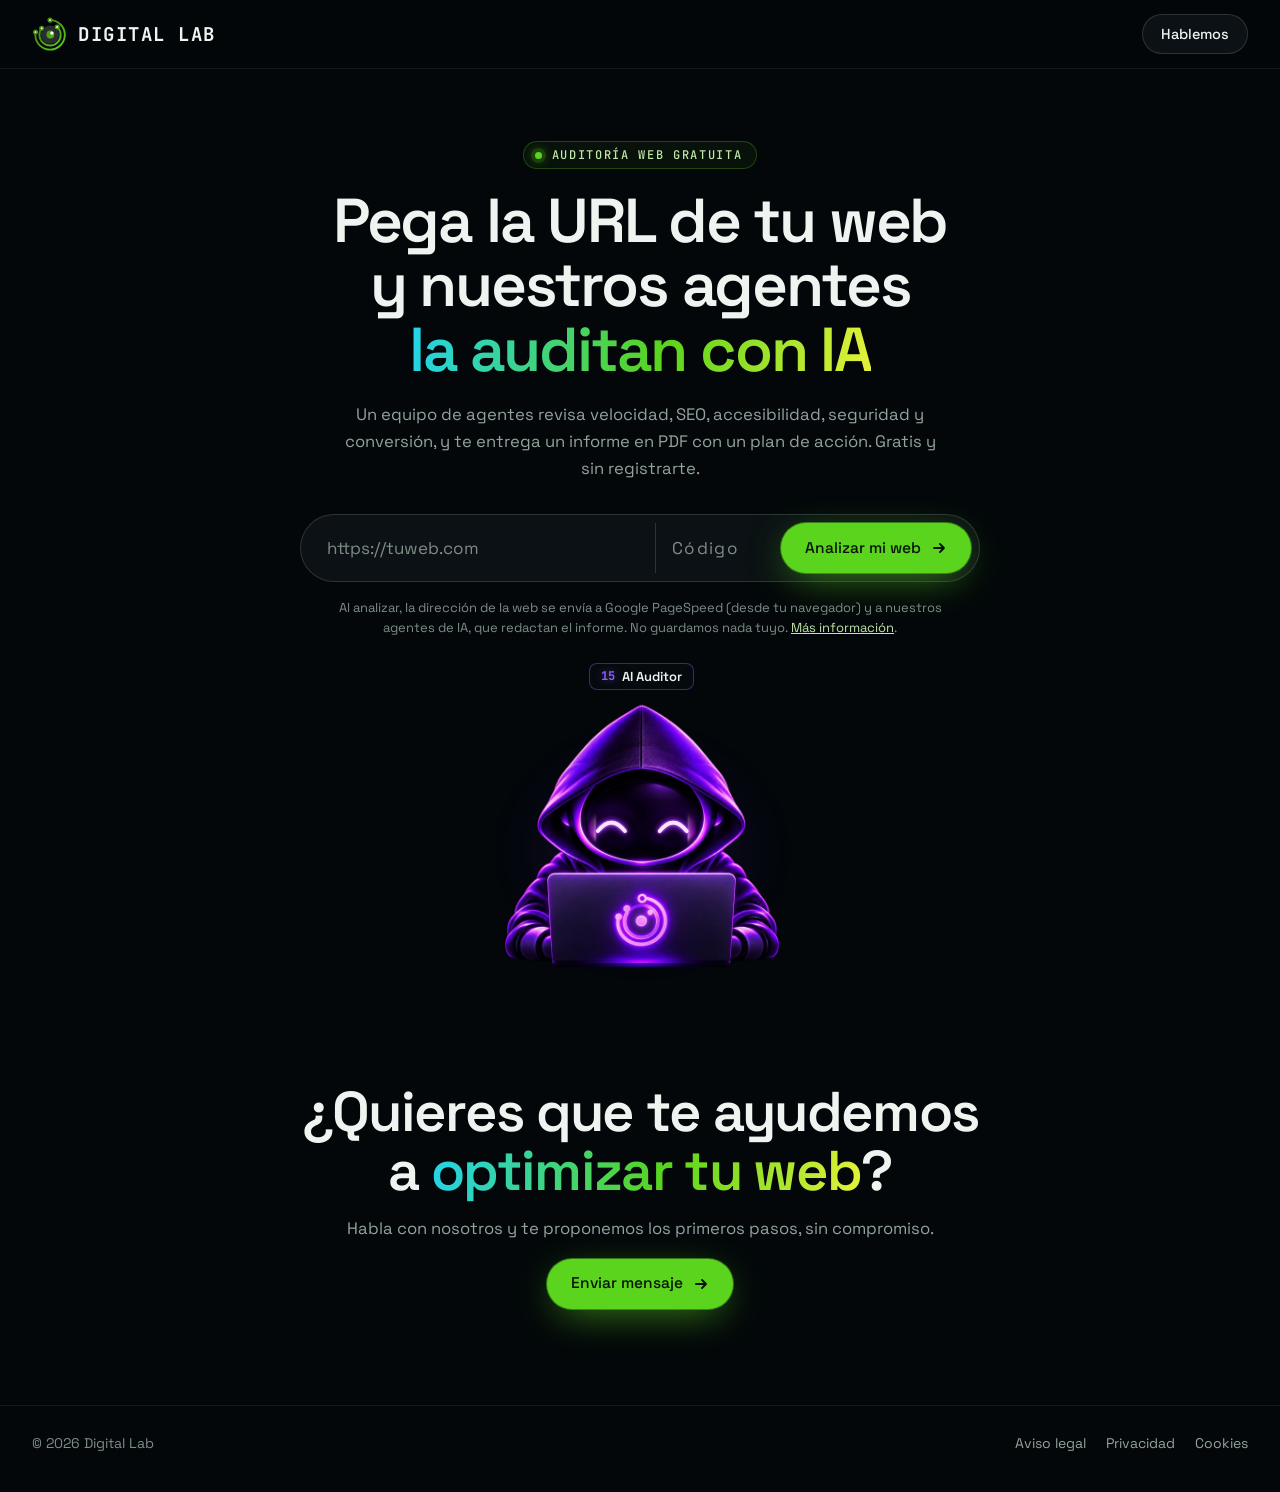
==== commit 1148db53: "Auditoría: código de acceso para lanzar una auditoría El servidor exige el código configurado en cod" ====
--- a/auditoria/index.html
+++ b/auditoria/index.html
@@ -25,7 +25,7 @@
   <link rel="preload" href="../fonts/space-grotesk-latin.woff2" as="font" type="font/woff2" crossorigin>
   <link rel="preload" href="../fonts/jetbrains-mono-latin.woff2" as="font" type="font/woff2" crossorigin>
   <link rel="stylesheet" href="../styles.css?v=20261019a">
-  <link rel="stylesheet" href="auditoria.css?v=20261019b">
+  <link rel="stylesheet" href="auditoria.css?v=20261021a">
   <script type="application/ld+json">
   {
     "@context": "https://schema.org",
@@ -61,6 +61,8 @@
       <form class="au-form" data-audit-form novalidate>
         <label class="au-sr" for="au-url">URL de tu web</label>
         <input id="au-url" name="url" type="url" inputmode="url" placeholder="https://tuweb.com" autocomplete="url" maxlength="300" required>
+        <label class="au-sr" for="au-codigo">Código de acceso</label>
+        <input id="au-codigo" name="codigo" type="password" inputmode="numeric" placeholder="Código" autocomplete="off" maxlength="20" required>
         <!-- Campo trampa contra robots: las personas no lo ven -->
         <div class="form__trap" aria-hidden="true"><label>No rellenar <input name="web" type="text" tabindex="-1" autocomplete="off"></label></div>
         <button class="btn btn--primary" type="submit" data-audit-btn>
@@ -210,6 +212,6 @@
   </footer>
 
   <script src="../js/hero-animation.js?v=20261016d"></script>
-  <script src="auditoria.js?v=20261019a"></script>
+  <script src="auditoria.js?v=20261021a"></script>
 </body>
 </html>
--- a/auditoria/auditoria.css
+++ b/auditoria/auditoria.css
@@ -18,6 +18,7 @@
 .au-form { position: relative; display: flex; gap: 10px; width: min(100%, 680px); margin-top: 12px; padding: 8px; border: 1px solid var(--line-2); border-radius: 999px; background: #0b1114; transition: border-color .3s, box-shadow .3s; }
 .au-form:focus-within { border-color: var(--green); box-shadow: 0 0 0 4px rgba(90, 212, 28, .14); }
 .au-form input[type="url"] { flex: 1; min-width: 0; padding: 0 18px; border: 0; background: transparent; color: var(--text); font: 400 17px/1 var(--display); outline: none; }
+.au-form #au-codigo { flex: none; width: 116px; padding: 0 16px; border: 0; border-left: 1px solid var(--line-2); background: transparent; color: var(--text); font: 400 17px/1 var(--display); letter-spacing: .08em; outline: none; }
 .au-form input::placeholder { color: var(--faint); }
 .au-form .btn { flex: none; }
 .au-form .btn[disabled] { opacity: .6; cursor: progress; }
@@ -265,6 +266,7 @@
   .au-hero { padding-top: 48px; }
   .au-form { flex-direction: column; border-radius: 20px; }
   .au-form input[type="url"] { padding: 14px 12px; }
+  .au-form #au-codigo { width: auto; padding: 14px 12px; border-left: 0; border-top: 1px solid var(--line-2); }
   .au-form .btn { justify-content: center; }
   .au-scores { grid-template-columns: repeat(2, minmax(0, 1fr)); }
   .au-score--big { grid-column: 1 / -1; grid-row: auto; }
